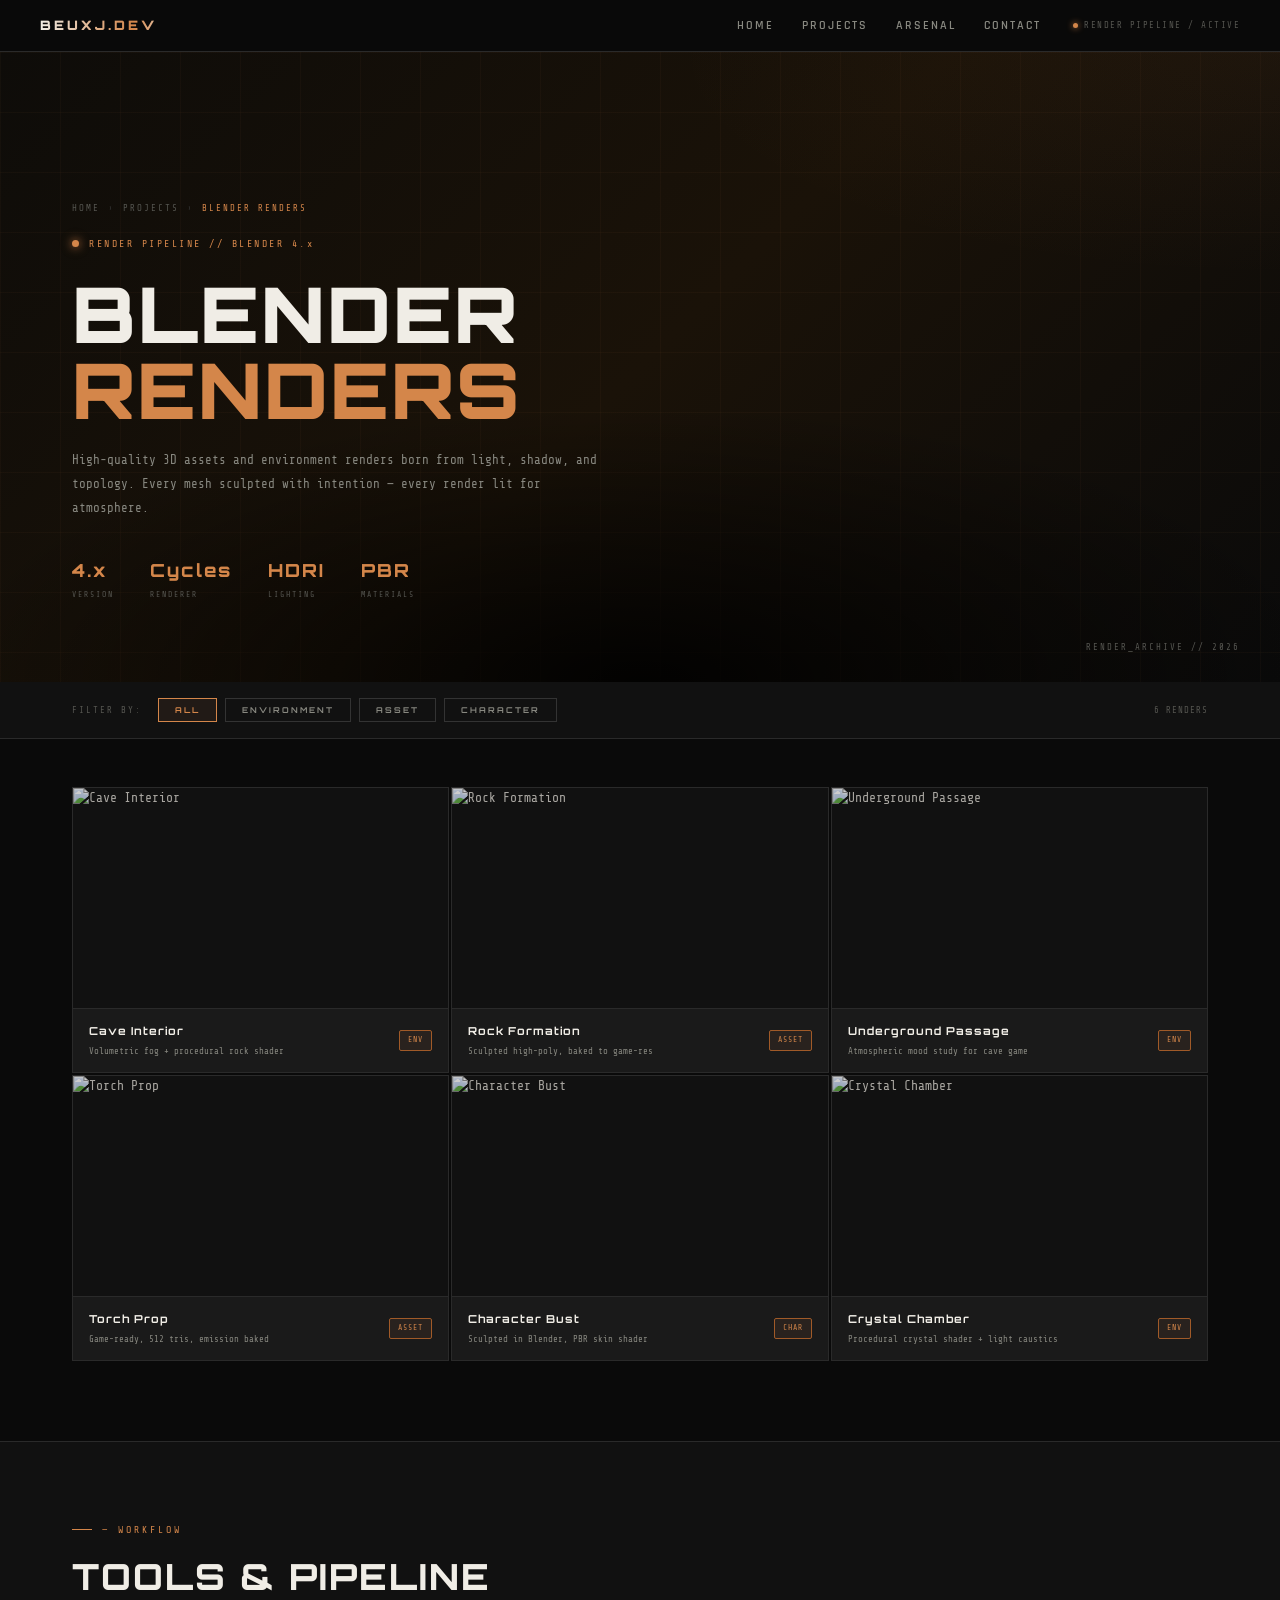
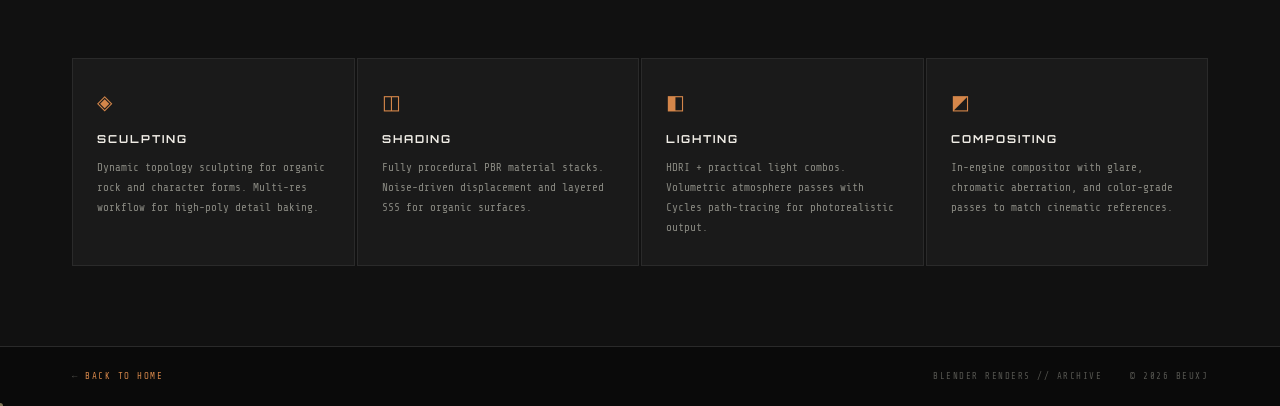
==== html/blender.html @ 8bf41770 "changed the full layout and ui , added subtle animations , added 3 new pages" ====
<!DOCTYPE html>
<html lang="en">
<head>
  <meta charset="UTF-8"/>
  <meta name="viewport" content="width=device-width, initial-scale=1.0"/>
  <title>BEUXJ — Blender Renders</title>
  <link rel="preconnect" href="https://fonts.googleapis.com">
  <link rel="preconnect" href="https://fonts.gstatic.com" crossorigin>
  <link href="https://fonts.googleapis.com/css2?family=Orbitron:wght@400;600;700;800;900&family=Share+Tech+Mono&family=Rajdhani:wght@400;500;600;700&display=swap" rel="stylesheet">
  <link rel="stylesheet" href="../css/style.css"/>
  <link rel="stylesheet" href="../css/blender.css"/>
</head>
<body class="page-blender">

  <header class="topnav">
    <div class="nav-brand">BEUXJ<span class="nav-brand-ext">.DEV</span></div>
    <nav class="nav-links">
      <a href="../index.html" class="nav-link">Home</a>
      <a href="../index.html#projects" class="nav-link active">Projects</a>
      <a href="../index.html#arsenal" class="nav-link">Arsenal</a>
      <a href="../index.html#contact" class="nav-link">Contact</a>
    </nav>
    <div class="nav-tag"><span class="blink-dot" style="background:var(--bl-accent);box-shadow:0 0 6px var(--bl-accent)"></span> RENDER PIPELINE / ACTIVE</div>
  </header>

  <main class="content">

    <section class="sub-hero bl-hero">
      <div class="sub-hero-bg">
        <div class="bl-particles" id="blParticles"></div>
        <div class="bl-grid-overlay"></div>
        <div class="bl-vignette"></div>
      </div>
      <div class="sub-hero-inner">
        <div class="sub-breadcrumb">
          <a href="../index.html">HOME</a>
          <span class="bc-sep">›</span>
          <a href="../index.html#projects">PROJECTS</a>
          <span class="bc-sep">›</span>
          <span class="bc-cur">BLENDER RENDERS</span>
        </div>
        <div class="sub-page-tag">
          <span class="sp-tag-dot bl-dot"></span>
          RENDER PIPELINE // BLENDER 4.x
        </div>
        <h1 class="sub-title bl-title">
          Blender<br/><span class="bl-accent-text">Renders</span>
        </h1>
        <p class="sub-desc">High-quality 3D assets and environment renders born from light, shadow, and topology. Every mesh sculpted with intention — every render lit for atmosphere.</p>
        <div class="sub-stats">
          <div class="stat-item"><div class="stat-val bl-val">4.x</div><div class="stat-label">VERSION</div></div>
          <div class="stat-item"><div class="stat-val bl-val">Cycles</div><div class="stat-label">RENDERER</div></div>
          <div class="stat-item"><div class="stat-val bl-val">HDRI</div><div class="stat-label">LIGHTING</div></div>
          <div class="stat-item"><div class="stat-val bl-val">PBR</div><div class="stat-label">MATERIALS</div></div>
        </div>
      </div>
      <div class="sub-corner-tag">RENDER_ARCHIVE // 2026</div>
    </section>

    <div class="filter-bar bl-filter-bar">
      <div class="filter-label">FILTER BY:</div>
      <button class="filter-btn active" data-filter="all">ALL</button>
      <button class="filter-btn" data-filter="environment">ENVIRONMENT</button>
      <button class="filter-btn" data-filter="asset">ASSET</button>
      <button class="filter-btn" data-filter="character">CHARACTER</button>
      <div class="filter-count" id="filterCount">0 RENDERS</div>
    </div>

    <section class="gallery-section">
      <div class="render-grid" id="renderGrid">
        <div class="render-card reveal" data-cat="environment">
          <div class="render-thumb">
            <img src="../assets/bl-01.jpg" alt="Cave Interior"/>
            <div class="render-overlay"><div class="render-overlay-content"><div class="ro-tag">ENVIRONMENT</div><div class="ro-title">Cave Interior</div><div class="ro-meta">Cycles · 4096px · HDRI</div></div></div>
          </div>
          <div class="render-info"><div class="ri-left"><div class="ri-title">Cave Interior</div><div class="ri-sub">Volumetric fog + procedural rock shader</div></div><div class="ri-tag bl-chip">ENV</div></div>
        </div>
        <div class="render-card reveal" data-cat="asset">
          <div class="render-thumb">
            <img src="../assets/bl-02.jpg" alt="Rock Formation"/>
            <div class="render-overlay"><div class="render-overlay-content"><div class="ro-tag">ASSET</div><div class="ro-title">Rock Formation</div><div class="ro-meta">Cycles · 2048px · Studio</div></div></div>
          </div>
          <div class="render-info"><div class="ri-left"><div class="ri-title">Rock Formation</div><div class="ri-sub">Sculpted high-poly, baked to game-res</div></div><div class="ri-tag bl-chip">ASSET</div></div>
        </div>
        <div class="render-card reveal" data-cat="environment">
          <div class="render-thumb">
            <img src="../assets/bl-03.jpg" alt="Underground Passage"/>
            <div class="render-overlay"><div class="render-overlay-content"><div class="ro-tag">ENVIRONMENT</div><div class="ro-title">Underground Passage</div><div class="ro-meta">Cycles · 4096px · Point Lights</div></div></div>
          </div>
          <div class="render-info"><div class="ri-left"><div class="ri-title">Underground Passage</div><div class="ri-sub">Atmospheric mood study for cave game</div></div><div class="ri-tag bl-chip">ENV</div></div>
        </div>
        <div class="render-card reveal" data-cat="asset">
          <div class="render-thumb">
            <img src="../assets/bl-04.jpg" alt="Torch Prop"/>
            <div class="render-overlay"><div class="render-overlay-content"><div class="ro-tag">ASSET</div><div class="ro-title">Torch Prop</div><div class="ro-meta">EEVEE · 2048px · Emission</div></div></div>
          </div>
          <div class="render-info"><div class="ri-left"><div class="ri-title">Torch Prop</div><div class="ri-sub">Game-ready, 512 tris, emission baked</div></div><div class="ri-tag bl-chip">ASSET</div></div>
        </div>
        <div class="render-card reveal" data-cat="character">
          <div class="render-thumb">
            <img src="../assets/bl-05.jpg" alt="Character Bust"/>
            <div class="render-overlay"><div class="render-overlay-content"><div class="ro-tag">CHARACTER</div><div class="ro-title">Character Bust</div><div class="ro-meta">Cycles · 4096px · 3-Point</div></div></div>
          </div>
          <div class="render-info"><div class="ri-left"><div class="ri-title">Character Bust</div><div class="ri-sub">Sculpted in Blender, PBR skin shader</div></div><div class="ri-tag bl-chip">CHAR</div></div>
        </div>
        <div class="render-card reveal" data-cat="environment">
          <div class="render-thumb">
            <img src="../assets/bl-06.jpg" alt="Crystal Chamber"/>
            <div class="render-overlay"><div class="render-overlay-content"><div class="ro-tag">ENVIRONMENT</div><div class="ro-title">Crystal Chamber</div><div class="ro-meta">Cycles · 4096px · Caustics</div></div></div>
          </div>
          <div class="render-info"><div class="ri-left"><div class="ri-title">Crystal Chamber</div><div class="ri-sub">Procedural crystal shader + light caustics</div></div><div class="ri-tag bl-chip">ENV</div></div>
        </div>
      </div>
    </section>

    <section class="section tools-section">
      <div class="section-header reveal">
        <div class="section-label" style="color:var(--bl-accent)">— WORKFLOW</div>
        <h2 class="section-title">Tools &amp; Pipeline</h2>
      </div>
      <div class="tools-grid reveal">
        <div class="tool-card bl-tool-card"><div class="tool-icon">◈</div><div class="tool-name">SCULPTING</div><p>Dynamic topology sculpting for organic rock and character forms. Multi-res workflow for high-poly detail baking.</p></div>
        <div class="tool-card bl-tool-card"><div class="tool-icon">◫</div><div class="tool-name">SHADING</div><p>Fully procedural PBR material stacks. Noise-driven displacement and layered SSS for organic surfaces.</p></div>
        <div class="tool-card bl-tool-card"><div class="tool-icon">◧</div><div class="tool-name">LIGHTING</div><p>HDRI + practical light combos. Volumetric atmosphere passes with Cycles path-tracing for photorealistic output.</p></div>
        <div class="tool-card bl-tool-card"><div class="tool-icon">◩</div><div class="tool-name">COMPOSITING</div><p>In-engine compositor with glare, chromatic aberration, and color-grade passes to match cinematic references.</p></div>
      </div>
    </section>

  </main>

  <footer class="footer">
    <div class="footer-left">← <a href="../index.html" style="color:var(--bl-accent);text-decoration:none;">BACK TO HOME</a></div>
    <div class="footer-right"><span>BLENDER RENDERS // ARCHIVE</span><span>© 2026 BEUXJ</span></div>
  </footer>

  <script src="../js/script.js"></script>
  <script src="../js/blender.js"></script>
</body>
</html>
---- css/style.css ----
/* =============================================
   BEUXJ.DEV — ARCHIVE.EXE AESTHETIC
   Fonts: Orbitron (display) · Share Tech Mono (body) · Rajdhani (UI)
   ============================================= */

@import url('https://fonts.googleapis.com/css2?family=Orbitron:wght@400;600;700;800;900&family=Share+Tech+Mono&family=Rajdhani:wght@400;500;600;700&display=swap');

*, *::before, *::after { box-sizing: border-box; margin: 0; padding: 0; }

:root {
  --bg:          #0a0a0a;
  --bg2:         #111111;
  --bg3:         #181818;
  --surface:     #1a1a1a;
  --surface2:    #222222;
  --border:      #2a2a2a;
  --border2:     #333333;
  --text:        #d4d0c8;
  --text-dim:    #888880;
  --text-xdim:   #555550;
  --accent:      #c8b882;
  --accent2:     #a09060;
  --accent-glow: rgba(200,184,130,0.18);
  --white:       #f0ede6;
  --font-mono:   'Share Tech Mono', monospace;
  --font-sans:   'Orbitron', sans-serif;
  --font-mid:    'Rajdhani', sans-serif;
  --nav-h:       52px;
}

html { scroll-behavior: smooth; }

body {
  background: var(--bg);
  color: var(--text);
  font-family: var(--font-mono);
  font-size: 13px;
  line-height: 1.6;
  min-height: 100vh;
  overflow-x: hidden;
}

/* ============ SCROLLBAR ============ */
::-webkit-scrollbar { width: 4px; }
::-webkit-scrollbar-track { background: var(--bg); }
::-webkit-scrollbar-thumb { background: var(--border2); border-radius: 2px; }
::-webkit-scrollbar-thumb:hover { background: var(--accent2); }

/* ============ KEYFRAMES ============ */
@keyframes blink       { 0%,100%{opacity:1} 50%{opacity:0.25} }
@keyframes fadeUp      { from{opacity:0;transform:translateY(28px)} to{opacity:1;transform:translateY(0)} }
@keyframes fadeIn      { from{opacity:0} to{opacity:1} }
@keyframes scanDown    { 0%{top:-10%} 100%{top:110%} }
@keyframes glitch1     { 0%,100%{clip-path:inset(0 0 95% 0)} 20%{clip-path:inset(30% 0 50% 0)} 40%{clip-path:inset(70% 0 10% 0)} 60%{clip-path:inset(10% 0 80% 0)} 80%{clip-path:inset(55% 0 30% 0)} }
@keyframes glitch2     { 0%,100%{clip-path:inset(50% 0 30% 0);transform:translate(-2px,0)} 33%{clip-path:inset(20% 0 60% 0);transform:translate(2px,0)} 66%{clip-path:inset(75% 0 5% 0);transform:translate(-1px,0)} }
@keyframes borderPulse { 0%,100%{border-color:var(--border)} 50%{border-color:var(--accent2)} }
@keyframes floatY      { 0%,100%{transform:translateY(0)} 50%{transform:translateY(-6px)} }
@keyframes shimmer     { 0%{background-position:-200% center} 100%{background-position:200% center} }

/* ============ TOP NAV ============ */
.topnav {
  position: fixed;
  left: 0; right: 0; top: 0;
  height: var(--nav-h);
  background: rgba(10,10,10,0.96);
  border-bottom: 1px solid var(--border);
  display: flex;
  align-items: center;
  padding: 0 40px;
  gap: 32px;
  z-index: 99;
  backdrop-filter: blur(12px);
  animation: fadeIn 0.5s ease both;
}
.topnav::after {
  content: '';
  position: absolute;
  bottom: 0; left: 0;
  height: 1px; width: 0;
  background: linear-gradient(90deg, var(--accent), transparent);
  transition: width 0.6s ease;
}
.topnav.scrolled::after { width: 60%; }

.nav-brand {
  font-family: var(--font-sans);
  font-weight: 900;
  font-size: 13px;
  letter-spacing: 3px;
  text-transform: uppercase;
  background: linear-gradient(90deg, var(--white) 0%, var(--accent) 40%, var(--white) 60%, var(--white) 100%);
  background-size: 200% auto;
  -webkit-background-clip: text;
  -webkit-text-fill-color: transparent;
  background-clip: text;
  animation: shimmer 3s linear 0.8s both;
}

.nav-links { display: flex; gap: 28px; margin-left: auto; }

.nav-link {
  font-family: var(--font-mid);
  font-weight: 600;
  color: var(--text-dim);
  text-decoration: none;
  font-size: 12px;
  letter-spacing: 2px;
  text-transform: uppercase;
  position: relative;
  transition: color 0.25s;
}
.nav-link::after {
  content: '';
  position: absolute;
  bottom: -4px; left: 0;
  width: 0; height: 1px;
  background: var(--accent);
  transition: width 0.3s ease;
}
.nav-link:hover { color: var(--white); }
.nav-link:hover::after,
.nav-link.active::after { width: 100%; }
.nav-link.active { color: var(--accent); }

.nav-tag {
  font-family: var(--font-mono);
  font-size: 9px; letter-spacing: 1.5px;
  color: var(--text-xdim);
  display: flex; align-items: center; gap: 6px;
}
.blink-dot {
  width: 5px; height: 5px;
  border-radius: 50%;
  background: var(--accent);
  display: inline-block;
  box-shadow: 0 0 6px var(--accent);
  animation: blink 1.5s ease-in-out infinite;
}

/* ============ MAIN CONTENT ============ */
.content { margin-left: 0; padding-top: var(--nav-h); }

/* ============ HERO ============ */
.hero {
  position: relative;
  min-height: 92vh;
  display: flex;
  align-items: center;
  overflow: hidden;
  padding: 80px 72px;
}

.hero-bg {
  position: absolute; inset: 0;
  background:
    linear-gradient(90deg, rgba(10,10,10,0.93) 0%, rgba(10,10,10,0.55) 55%, rgba(10,10,10,0.22) 100%),
    radial-gradient(ellipse 80% 60% at 70% 50%, rgba(30,25,15,0.4) 0%, transparent 60%),
    url('../assets/logo/bannersketch.png') center / cover no-repeat;
    background-color: #0c0b09;
  }
  .hero-bg::before {
    content: '';
    position: absolute; inset: 0;
    background-image:
    repeating-linear-gradient(90deg, transparent 0px, transparent 59px, rgba(200,184,130,0.04) 60px, rgba(200,184,130,0.04) 61px),
    repeating-linear-gradient(0deg,  transparent 0px, transparent 59px, rgba(200,184,130,0.03) 60px, rgba(200,184,130,0.03) 61px);
    pointer-events: none;
  }
  .hero-bg::after {
    content: '';
    position: absolute;
    right: 0; top: 0; width: 55%; height: 100%;
    background: radial-gradient(ellipse 50% 80% at 80% 50%, rgba(20,18,12,0.7) 0%, transparent 70%);
    clip-path: polygon(10% 0%, 100% 0%, 100% 100%, 10% 100%, 0% 80%, 0% 20%);
  }

  .hero-scan-lines {
    position: absolute; inset: 0;
    background: repeating-linear-gradient(0deg, transparent, transparent 3px, rgba(0,0,0,0.07) 3px, rgba(0,0,0,0.07) 4px);
    pointer-events: none;
    animation: fadeIn 1.5s ease 0.3s both;
  }
.hero-scan-lines::after {
  content: '';
  position: absolute;
  left: 0; right: 0; top: -10%;
  height: 3%;
  background: linear-gradient(0deg, transparent, rgba(200,184,130,0.035), transparent);
  animation: scanDown 8s linear infinite;
}

.hero-grid {
  position: absolute; inset: 0;
  background-image:
    linear-gradient(rgba(200,184,130,0.025) 1px, transparent 1px),
    linear-gradient(90deg, rgba(200,184,130,0.025) 1px, transparent 1px);
  background-size: 48px 48px;
  pointer-events: none;
}

.hero-vignette {
  position: absolute; inset: 0;
  background: radial-gradient(ellipse 100% 100% at 50% 100%, rgba(0,0,0,0.85) 0%, transparent 55%);
  pointer-events: none;
}

.hero-inner {
  position: relative;
  max-width: 660px;
  z-index: 2;
}

.hero-tag {
  display: flex; align-items: center; gap: 10px;
  font-family: var(--font-mono);
  font-size: 10px; letter-spacing: 2.5px;
  color: var(--accent);
  margin-bottom: 28px;
  text-transform: uppercase;
  animation: fadeUp 0.7s ease both 0.1s;
}
.tag-dot {
  width: 7px; height: 7px;
  border-radius: 50%;
  background: var(--accent);
  box-shadow: 0 0 10px var(--accent), 0 0 20px rgba(200,184,130,0.3);
  animation: blink 2s ease-in-out infinite;
}

.hero-title {
  font-family: var(--font-sans);
  font-weight: 900;
  font-size: clamp(28px, 4.5vw, 58px);
  line-height: 1.15;
  color: var(--white);
  margin-bottom: 28px;
  letter-spacing: 2px;
  text-transform: uppercase;
  animation: fadeUp 0.7s ease both 0.2s;
  position: relative;
}
.hero-title::before,
.hero-title::after {
  content: attr(data-text);
  position: absolute; inset: 0;
  pointer-events: none;
}
.hero-title::before {
  color: rgba(200,184,130,0.55);
  animation: glitch1 7s steps(1) infinite 2s;
}
.hero-title::after {
  color: rgba(180,160,100,0.35);
  animation: glitch2 9s steps(1) infinite 3.5s;
}
.hero-title-accent { color: var(--accent); display: block; }

.hero-subtitle {
  font-family: var(--font-mono);
  font-size: 12.5px;
  color: var(--text-dim);
  line-height: 1.9;
  max-width: 520px;
  margin-bottom: 40px;
  animation: fadeUp 0.7s ease both 0.35s;
}

.hero-cta {
  display: flex; gap: 16px; flex-wrap: wrap;
  animation: fadeUp 0.7s ease both 0.5s;
}

.btn-primary {
  display: inline-flex; align-items: center; gap: 8px;
  padding: 13px 30px;
  background: transparent;
  border: 1px solid var(--accent);
  color: var(--accent);
  font-family: var(--font-sans);
  font-size: 9px; font-weight: 700;
  letter-spacing: 3px; text-transform: uppercase;
  text-decoration: none;
  transition: color 0.25s, box-shadow 0.25s;
  position: relative; overflow: hidden;
}
.btn-primary::before {
  content: '';
  position: absolute; inset: 0;
  background: var(--accent);
  transform: scaleX(0); transform-origin: left;
  transition: transform 0.3s cubic-bezier(0.4,0,0.2,1);
  z-index: 0;
}
.btn-primary span { position: relative; z-index: 1; }
.btn-primary:hover { color: var(--bg); box-shadow: 0 0 24px var(--accent-glow); }
.btn-primary:hover::before { transform: scaleX(1); }

.btn-ghost {
  display: inline-flex; align-items: center;
  padding: 13px 30px;
  background: transparent;
  border: 1px solid var(--border2);
  color: var(--text-dim);
  font-family: var(--font-sans);
  font-size: 9px; font-weight: 600;
  letter-spacing: 3px; text-transform: uppercase;
  text-decoration: none;
  transition: border-color 0.25s, color 0.25s;
}
.btn-ghost:hover { border-color: var(--text-dim); color: var(--white); }

.hero-corner-tag {
  position: absolute;
  bottom: 28px; right: 40px;
  font-family: var(--font-mono);
  font-size: 9px; letter-spacing: 2px;
  color: var(--text-xdim);
  z-index: 2;
  animation: fadeIn 1s ease both 1.2s;
}

/* ============ SECTIONS ============ */
.section { padding: 88px 72px; }
.section-header { margin-bottom: 52px; }

.section-label {
  font-family: var(--font-mono);
  font-size: 10px; letter-spacing: 3px;
  color: var(--accent);
  text-transform: uppercase;
  margin-bottom: 10px;
  display: flex; align-items: center; gap: 10px;
}
.section-label::before {
  content: '';
  display: inline-block;
  width: 20px; height: 1px;
  background: var(--accent);
}

.section-title {
  font-family: var(--font-sans);
  font-weight: 800;
  font-size: clamp(20px, 3vw, 36px);
  color: var(--white);
  letter-spacing: 2px;
  text-transform: uppercase;
  margin-bottom: 12px;
  position: relative;
}
.section-title::after {
  content: '';
  position: absolute;
  bottom: -8px; left: 0;
  height: 1px; width: 0;
  background: linear-gradient(90deg, var(--accent), transparent);
  transition: width 0.8s ease 0.3s;
}
.reveal.visible .section-title::after { width: 120px; }

.section-meta {
  display: flex; justify-content: space-between;
  font-family: var(--font-mono);
  font-size: 9px; letter-spacing: 1px;
  color: var(--text-xdim);
  margin-top: 10px;
}

.section-divider {
  width: 240px; height: 1px;
  background: linear-gradient(90deg, var(--accent2), transparent);
  margin-top: 72px;
}

/* ============ PROJECTS ============ */
.projects-section { background: var(--bg); }

.projects-grid {
  display: grid;
  grid-template-columns: repeat(3, 1fr);
  gap: 2px;
}

.project-card {
  background: var(--surface);
  border: 1px solid var(--border);
  position: relative; overflow: hidden;
  transition: border-color 0.35s, box-shadow 0.35s, transform 0.35s;
}
.project-card::before {
  content: 'PROJECT ' attr(data-index);
  position: absolute; top: 12px; left: 12px;
  font-family: var(--font-mono);
  font-size: 8px; letter-spacing: 2px;
  color: var(--text-xdim); z-index: 3;
}
.project-card::after {
  content: '';
  position: absolute; top: 0; left: 0;
  width: 0; height: 2px;
  background: var(--accent);
  transition: width 0.4s ease; z-index: 3;
}
.project-card:hover {
  border-color: var(--accent2);
  box-shadow: 0 0 32px rgba(200,184,130,0.08), 0 8px 40px rgba(0,0,0,0.4);
  transform: translateY(-4px);
}
.project-card:hover::after { width: 100%; }

.card-media {
  position: relative; height: 210px;
  overflow: hidden; background: var(--bg2);
}
.card-media img {
  width: 100%; height: 100%;
  object-fit: cover; display: block;
  filter: brightness(0.82) saturate(0.8);
  transition: filter 0.5s ease, transform 0.6s cubic-bezier(0.4,0,0.2,1);
}
.project-card:hover .card-media img {
  filter: brightness(0.95) saturate(1);
  transform: scale(1.06);
}

.card-media-placeholder {
  width: 100%; height: 100%;
  background: repeating-linear-gradient(45deg, var(--bg2) 0px, var(--bg2) 10px, var(--bg3) 10px, var(--bg3) 20px);
  display: flex; align-items: flex-end; padding: 12px;
}
.media-tag { font-family: var(--font-mono); font-size: 9px; letter-spacing: 2px; color: var(--text-xdim); z-index: 2; }
.media-noise { position: absolute; inset: 0; background: rgba(10,10,10,0.4); }
.card-overlay-tags { position: absolute; top: 12px; right: 12px; z-index: 3; }

.chip {
  display: inline-block; padding: 3px 8px;
  font-family: var(--font-mono); font-size: 8px; letter-spacing: 1px;
  border: 1px solid; border-radius: 2px;
}
.chip-green  { background: rgba(74,124,90,0.15);  border-color: #4a7c5a; color: #6aac7a; }
.chip-orange { background: rgba(138,90,42,0.15);  border-color: #8a5a2a; color: #ca8a4a; }
.chip-blue   { background: rgba(58,90,122,0.15);  border-color: #3a5a7a; color: #5a8aaa; }
.chip-outline{ background: transparent; border-color: var(--border2); color: var(--text-dim); }

.card-body { padding: 22px; }
.card-meta-row { display: flex; gap: 8px; margin-bottom: 4px; font-size: 9px; }
.card-type { font-family: var(--font-mono); color: var(--text-xdim); letter-spacing: 1px; min-width: 52px; }
.card-val  { font-family: var(--font-mono); color: var(--text-dim); }

.card-title {
  font-family: var(--font-sans);
  font-weight: 700; font-size: 13px;
  color: var(--white);
  margin: 14px 0 8px;
  letter-spacing: 2px; text-transform: uppercase;
}
.card-desc {
  font-family: var(--font-mono);
  font-size: 11px; color: var(--text-dim);
  line-height: 1.8; margin-bottom: 18px;
}
.card-btn {
  display: inline-block; padding: 7px 16px;
  border: 1px solid var(--border2);
  color: var(--text-dim);
  font-family: var(--font-sans); font-size: 8px; font-weight: 600;
  letter-spacing: 2px; text-transform: uppercase; text-decoration: none;
  transition: border-color 0.25s, color 0.25s, box-shadow 0.25s;
}
.card-btn:hover { border-color: var(--accent); color: var(--accent); box-shadow: 0 0 12px rgba(200,184,130,0.1); }

/* ============ DIAGNOSTIC ============ */
.diagnostic-section {
  background: var(--bg2);
  border-top: 1px solid var(--border);
  border-bottom: 1px solid var(--border);
}
.diag-layout { display: grid; grid-template-columns: 1fr 1fr; gap: 72px; align-items: start; margin-bottom: 72px; }
.diag-desc { font-family: var(--font-mono); font-size: 12px; color: var(--text-dim); line-height: 1.9; margin-bottom: 36px; }
.diag-desc strong { color: var(--accent); }

.skill-bars { display: flex; flex-direction: column; gap: 18px; }
.skill-bar-item { display: flex; flex-direction: column; gap: 7px; }
.skill-bar-label {
  display: flex; justify-content: space-between;
  font-family: var(--font-mid); font-weight: 600;
  font-size: 10px; letter-spacing: 2px;
  color: var(--text-dim); text-transform: uppercase;
}
.skill-bar-pct { color: var(--accent); font-family: var(--font-mono); }
.skill-bar-track { height: 2px; background: var(--border); position: relative; overflow: hidden; }
.skill-bar-track::after {
  content: '';
  position: absolute; inset: 0;
  background: linear-gradient(90deg, transparent 0%, rgba(255,255,255,0.07) 50%, transparent 100%);
  background-size: 200% 100%;
  animation: shimmer 2.5s linear infinite;
}
.skill-bar-fill {
  position: absolute; left: 0; top: 0;
  height: 100%; width: 0;
  background: linear-gradient(90deg, var(--accent2), var(--accent));
  transition: width 1.6s cubic-bezier(0.4,0,0.2,1);
  box-shadow: 0 0 8px rgba(200,184,130,0.4);
}
.skill-bar-fill.animated { width: var(--w); }

.diag-card {
  border: 1px solid var(--border);
  background: var(--surface);
  padding: 32px; position: relative; overflow: hidden;
  animation: borderPulse 4s ease-in-out infinite;
  transition: box-shadow 0.3s;
}
.diag-card:hover { box-shadow: 0 0 40px rgba(200,184,130,0.06); animation-play-state: paused; border-color: var(--accent2); }
.diag-card::before {
  content: '';
  position: absolute; inset: 0;
  background: repeating-linear-gradient(90deg, transparent 0px, transparent 29px, rgba(40,35,20,0.08) 30px, rgba(40,35,20,0.08) 31px);
  pointer-events: none;
}
.diag-card-tag { font-family: var(--font-mid); font-weight: 600; font-size: 9px; letter-spacing: 2.5px; color: var(--text-xdim); text-align: right; margin-bottom: 36px; position: relative; text-transform: uppercase; }
.diag-card-center { text-align: center; margin-bottom: 36px; position: relative; }
.diag-card-sub { font-family: var(--font-mono); font-size: 9px; letter-spacing: 4px; color: var(--text-xdim); margin-bottom: 12px; }
.diag-big-text {
  font-family: var(--font-sans);
  font-weight: 900; font-size: 50px;
  color: var(--white);
  letter-spacing: 3px; line-height: 1;
  text-shadow: 0 0 40px rgba(200,184,130,0.15);
  animation: floatY 5s ease-in-out infinite;
}
.diag-dot { color: var(--accent); }
.diag-card-footer { display: flex; gap: 8px; flex-wrap: wrap; position: relative; }

/* Skill cards */
.skill-cards-grid { display: grid; grid-template-columns: repeat(3, 1fr); gap: 2px; }
.skill-card {
  background: var(--surface); border: 1px solid var(--border);
  overflow: hidden;
  transition: border-color 0.3s, transform 0.3s, box-shadow 0.3s;
}
.skill-card:hover { border-color: var(--accent2); transform: translateY(-2px); box-shadow: 0 8px 32px rgba(0,0,0,0.35), 0 0 20px rgba(200,184,130,0.05); }

.skill-card-header { display: flex; justify-content: space-between; align-items: center; padding: 12px 18px; border-bottom: 1px solid var(--border); }
.skill-card-label { font-family: var(--font-mono); font-size: 8px; letter-spacing: 1px; color: var(--text-xdim); }
.skill-card-num { width: 22px; height: 22px; border: 1px solid var(--border2); display: flex; align-items: center; justify-content: center; font-family: var(--font-mono); font-size: 10px; color: var(--text-dim); transition: border-color 0.3s, color 0.3s; }
.skill-card:hover .skill-card-num { border-color: var(--accent); color: var(--accent); }

.skill-card-name { font-family: var(--font-sans); font-weight: 700; font-size: 12px; color: var(--white); padding: 16px 18px 8px; letter-spacing: 2px; text-transform: uppercase; }

.skill-card-media {
  margin: 0 18px 16px;
  height: 120px; background: var(--bg2);
  border: 1px solid var(--border);
  display: flex; align-items: center; justify-content: center;
  position: relative; overflow: hidden;
}
.skill-card-media img { width: 100%; height: 100%; object-fit: cover; display: block; filter: brightness(0.78) grayscale(0.25); transition: filter 0.4s ease, transform 0.5s ease; }
.skill-card:hover .skill-card-media img { filter: brightness(0.95) grayscale(0); transform: scale(1.06); }
.skill-card-media::before { content: ''; position: absolute; inset: 0; background: repeating-linear-gradient(45deg, var(--bg) 0px, var(--bg) 15px, var(--bg2) 15px, var(--bg2) 30px); opacity: 0.5; transition: opacity 0.4s; }
.skill-card:hover .skill-card-media::before { opacity: 0.15; }
.skill-media-placeholder { position: relative; font-family: var(--font-sans); font-weight: 800; font-size: 24px; color: var(--text-xdim); letter-spacing: 5px; }

.skill-card-body { padding: 12px 18px 22px; border-top: 1px solid var(--border); margin: 0 18px; }
.skill-card-role { font-family: var(--font-mid); font-weight: 700; font-size: 8px; letter-spacing: 2.5px; color: var(--accent); margin-bottom: 8px; text-transform: uppercase; }
.skill-card-body p { font-family: var(--font-mono); font-size: 11px; color: var(--text-dim); line-height: 1.75; }

/* ============ PIPELINE ============ */
.pipeline-section { background: var(--bg); }
.pipeline-steps { display: flex; flex-direction: column; }

.pipeline-step {
  display: grid; grid-template-columns: 1fr 1fr;
  min-height: 290px; border-top: 1px solid var(--border);
  transition: background 0.4s;
}
.pipeline-step:last-child { border-bottom: 1px solid var(--border); }
.pipeline-step:hover { background: rgba(200,184,130,0.015); }

.pipeline-step-reverse { direction: rtl; }
.pipeline-step-reverse > * { direction: ltr; }

.pipeline-text { padding: 52px 52px 52px 0; display: flex; flex-direction: column; justify-content: center; position: relative; }
.pipeline-step-reverse .pipeline-text { padding: 52px 0 52px 52px; }

.pipeline-num {
  font-family: var(--font-sans);
  font-weight: 800; font-size: 20px;
  color: var(--white); margin-bottom: 18px;
  letter-spacing: 2px; text-transform: uppercase; position: relative;
}
.pipeline-num::after {
  content: '';
  position: absolute; bottom: -6px; left: 0;
  height: 1px; width: 0; background: var(--accent);
  transition: width 0.4s ease;
}
.pipeline-step:hover .pipeline-num::after { width: 60px; }

.pipeline-text p { font-family: var(--font-mono); font-size: 12px; color: var(--text-dim); line-height: 1.9; max-width: 380px; }

.pipeline-icon {
  position: absolute; top: 52px; right: 0;
  width: 38px; height: 38px; border: 1px solid var(--border);
  display: flex; align-items: center; justify-content: center;
  color: var(--accent); font-size: 15px;
  transition: border-color 0.3s, box-shadow 0.3s;
}
.pipeline-step:hover .pipeline-icon { border-color: var(--accent); box-shadow: 0 0 12px rgba(200,184,130,0.15); }
.pipeline-step-reverse .pipeline-icon { left: 0; right: auto; }

.pipeline-media { border-left: 1px solid var(--border); overflow: hidden; }
.pipeline-step-reverse .pipeline-media { border-left: none; border-right: 1px solid var(--border); }

.pipeline-placeholder {
  width: 100%; height: 100%;
  background: repeating-linear-gradient(135deg, var(--bg2) 0px, var(--bg2) 20px, var(--bg3) 20px, var(--bg3) 40px);
  display: flex; align-items: center; justify-content: center;
  position: relative; overflow: hidden;
}
.pipeline-placeholder img {
  position: absolute; inset: 0; width: 100%; height: 100%;
  object-fit: cover; display: block;
  filter: brightness(0.72) grayscale(0.2);
  transition: filter 0.5s ease, transform 0.6s cubic-bezier(0.4,0,0.2,1);
}
.pipeline-step:hover .pipeline-placeholder img { filter: brightness(0.9) grayscale(0); transform: scale(1.04); }
.pp-noise { position: absolute; inset: 0; background: rgba(0,0,0,0.3); }
.pipeline-placeholder > span { position: relative; font-family: var(--font-mono); font-size: 10px; letter-spacing: 5px; color: var(--text-xdim); }

/* ============ CONTACT ============ */
.contact-section { background: var(--bg2); border-top: 1px solid var(--border); }
.contact-layout { display: grid; grid-template-columns: 1fr 1.5fr; gap: 72px; }

.contact-card { background: var(--surface); border: 1px solid var(--border); padding: 30px; margin-bottom: 16px; transition: border-color 0.3s; }
.contact-card:hover { border-color: var(--border2); }
.contact-desc { font-family: var(--font-mono); font-size: 13px; color: var(--text-dim); line-height: 1.9; margin-bottom: 22px; }
.contact-email {
  display: inline-block; padding: 11px 22px;
  border: 1px solid var(--border2); color: var(--accent);
  text-decoration: none; font-family: var(--font-mono); font-size: 11px; letter-spacing: 1px;
  transition: border-color 0.25s, background 0.25s, box-shadow 0.25s;
}
.contact-email:hover { border-color: var(--accent); background: rgba(200,184,130,0.05); box-shadow: 0 0 20px rgba(200,184,130,0.08); }

.contact-elsewhere { background: var(--surface); border: 1px solid var(--border); padding: 26px 30px; }
.elsewhere-label { font-family: var(--font-mid); font-weight: 700; font-size: 9px; letter-spacing: 3px; color: var(--text-xdim); text-align: center; margin-bottom: 18px; text-transform: uppercase; }
.social-links { display: flex; flex-wrap: wrap; gap: 8px; justify-content: center; }
.social-chip {
  padding: 7px 16px; border: 1px solid var(--border2); color: var(--text-dim);
  text-decoration: none; font-family: var(--font-mid); font-weight: 600;
  font-size: 10px; letter-spacing: 1.5px; text-transform: uppercase; border-radius: 2px;
  transition: border-color 0.25s, color 0.25s, box-shadow 0.25s, transform 0.2s;
}
.social-chip:hover { border-color: var(--accent); color: var(--accent); box-shadow: 0 0 10px rgba(200,184,130,0.1); transform: translateY(-1px); }

/* Mission log */
.mission-log { display: flex; flex-direction: column; gap: 36px; }
.mission-item { display: flex; gap: 22px; position: relative; }
.mission-item::before { content: ''; position: absolute; left: 5px; top: 20px; width: 1px; bottom: -36px; background: var(--border); }
.mission-item:last-child::before { display: none; }
.mission-dot {
  width: 12px; height: 12px; border: 1px solid var(--accent); border-radius: 50%;
  flex-shrink: 0; margin-top: 5px; background: var(--bg2); position: relative; z-index: 1;
  box-shadow: 0 0 0 0 rgba(200,184,130,0); transition: box-shadow 0.3s;
}
.mission-item:hover .mission-dot { box-shadow: 0 0 0 4px rgba(200,184,130,0.1), 0 0 12px rgba(200,184,130,0.2); }
.mission-body { flex: 1; }
.mission-header { display: flex; justify-content: space-between; align-items: flex-start; margin-bottom: 4px; flex-wrap: wrap; gap: 8px; }
.mission-role { font-family: var(--font-sans); font-weight: 700; font-size: 13px; color: var(--white); letter-spacing: 1.5px; text-transform: uppercase; }
.mission-date { font-family: var(--font-mono); font-size: 9px; letter-spacing: 1px; color: var(--accent); }
.mission-company { font-family: var(--font-mono); font-size: 9px; letter-spacing: 1px; color: var(--text-xdim); margin-bottom: 10px; }
.mission-desc { font-family: var(--font-mono); font-size: 11px; color: var(--text-dim); line-height: 1.9; }

/* ============ FOOTER ============ */
.footer {
  margin-left: 0; padding: 22px 72px;
  border-top: 1px solid var(--border);
  display: flex; justify-content: space-between; align-items: center;
  background: var(--bg);
  font-family: var(--font-mono); font-size: 9px; letter-spacing: 1.5px; color: var(--text-xdim);
}
.footer-right { display: flex; gap: 28px; }

/* ============ SCROLL REVEAL ============ */
.reveal { opacity: 0; transform: translateY(22px); transition: opacity 0.65s ease, transform 0.65s ease; }
.reveal.visible { opacity: 1; transform: translateY(0); }

.projects-grid .project-card:nth-child(1) { transition-delay: 0s; }
.projects-grid .project-card:nth-child(2) { transition-delay: 0.1s; }
.projects-grid .project-card:nth-child(3) { transition-delay: 0.2s; }
.skill-cards-grid .skill-card:nth-child(1) { transition-delay: 0s; }
.skill-cards-grid .skill-card:nth-child(2) { transition-delay: 0.12s; }
.skill-cards-grid .skill-card:nth-child(3) { transition-delay: 0.24s; }

/* ============ RESPONSIVE ============ */
@media (max-width: 900px) {
  .projects-grid, .skill-cards-grid { grid-template-columns: 1fr; }
  .diag-layout    { grid-template-columns: 1fr; }
  .pipeline-step  { grid-template-columns: 1fr; }
  .pipeline-step-reverse { direction: ltr; }
  .pipeline-media { border-left: none; border-top: 1px solid var(--border); min-height: 200px; }
  .contact-layout { grid-template-columns: 1fr; }
  .hero    { padding: 60px 28px; }
  .section { padding: 60px 28px; }
  .footer  { padding: 20px 28px; flex-direction: column; gap: 10px; }
  .footer-right { flex-direction: column; gap: 4px; text-align: center; }
  .topnav  { padding: 0 20px; gap: 16px; }
  .nav-tag { display: none; }
  .hero-title { font-size: clamp(22px, 7vw, 38px); }
}

/* ============ CONTACT SOLO (index page) ============ */
.contact-solo {
  max-width: 600px;
}

.reveal {
  opacity: 1 !important;
  transform: none !important;
}
---- css/blender.css ----
/* =============================================
   BLENDER RENDERS PAGE
   Subtheme: Warm Amber / Molten Clay / Sculptural
   ============================================= */

:root {
  --bl-accent:   #d4864a;
  --bl-accent2:  #a05a28;
  --bl-glow:     rgba(212,134,74,0.18);
  --bl-surface:  #141210;
  --bl-border:   #2e2318;
}

body.page-blender { --accent: var(--bl-accent); --accent2: var(--bl-accent2); --accent-glow: var(--bl-glow); }

/* NAV accent override */
body.page-blender .nav-link.active { color: var(--bl-accent); }
body.page-blender .nav-link::after { background: var(--bl-accent); }
body.page-blender .nav-link:hover  { color: var(--white); }

/* ── SUB HERO ── */
.sub-hero {
  position: relative;
  min-height: 70vh;
  display: flex;
  align-items: flex-end;
  padding: 72px 72px 80px;
  overflow: hidden;
}

.sub-hero-bg {
  position: absolute; inset: 0;
  background: linear-gradient(135deg, #0e0c09 0%, #1a1208 50%, #0a0a0a 100%);
}

/* Blender-specific: floating mesh particles */
.bl-particles {
  position: absolute; inset: 0;
  overflow: hidden;
}

.bl-grid-overlay {
  position: absolute; inset: 0;
  background-image:
    linear-gradient(rgba(212,134,74,0.04) 1px, transparent 1px),
    linear-gradient(90deg, rgba(212,134,74,0.04) 1px, transparent 1px);
  background-size: 60px 60px;
}

.bl-vignette {
  position: absolute; inset: 0;
  background:
    radial-gradient(ellipse 80% 60% at 100% 0%, rgba(212,134,74,0.05) 0%, transparent 60%),
    radial-gradient(ellipse 100% 80% at 50% 100%, rgba(0,0,0,0.9) 0%, transparent 55%);
}

.sub-hero-inner {
  position: relative; z-index: 2;
  max-width: 700px;
}

/* Breadcrumb */
.sub-breadcrumb {
  display: flex; align-items: center; gap: 8px;
  font-family: var(--font-mono);
  font-size: 9px; letter-spacing: 2px;
  color: var(--text-xdim);
  margin-bottom: 20px;
  animation: fadeUp 0.5s ease both 0.05s;
}
.sub-breadcrumb a { color: var(--text-xdim); text-decoration: none; transition: color 0.2s; }
.sub-breadcrumb a:hover { color: var(--bl-accent); }
.bc-sep { color: var(--border2); }
.bc-cur { color: var(--bl-accent); }

.sub-page-tag {
  display: flex; align-items: center; gap: 10px;
  font-family: var(--font-mono);
  font-size: 10px; letter-spacing: 2.5px;
  color: var(--bl-accent);
  margin-bottom: 24px;
  animation: fadeUp 0.6s ease both 0.1s;
}
.sp-tag-dot { width: 7px; height: 7px; border-radius: 50%; }
.bl-dot { background: var(--bl-accent); box-shadow: 0 0 10px var(--bl-accent), 0 0 20px var(--bl-glow); animation: blink 2s ease-in-out infinite; }

.sub-title {
  font-family: var(--font-sans);
  font-weight: 900;
  font-size: clamp(36px, 6vw, 80px);
  line-height: 1.0;
  color: var(--white);
  letter-spacing: 2px;
  text-transform: uppercase;
  margin-bottom: 20px;
  animation: fadeUp 0.6s ease both 0.2s;
}
.bl-accent-text { color: var(--bl-accent); display: block; }

.sub-desc {
  font-family: var(--font-mono);
  font-size: 12.5px; color: var(--text-dim);
  line-height: 1.9; max-width: 540px;
  margin-bottom: 36px;
  animation: fadeUp 0.6s ease both 0.3s;
}

/* Stats row */
.sub-stats {
  display: flex; gap: 36px; flex-wrap: wrap;
  animation: fadeUp 0.6s ease both 0.4s;
}
.stat-item { display: flex; flex-direction: column; gap: 4px; }
.stat-val {
  font-family: var(--font-sans);
  font-weight: 800; font-size: 18px;
  letter-spacing: 2px;
}
.bl-val { color: var(--bl-accent); }
.stat-label { font-family: var(--font-mono); font-size: 8px; letter-spacing: 2px; color: var(--text-xdim); }

.sub-corner-tag {
  position: absolute; bottom: 28px; right: 40px;
  font-family: var(--font-mono); font-size: 9px; letter-spacing: 2px;
  color: var(--text-xdim); z-index: 2;
}

/* ── FILTER BAR ── */
.filter-bar {
  display: flex; align-items: center; gap: 8px;
  padding: 16px 72px;
  border-bottom: 1px solid var(--border);
  background: var(--bg2);
  flex-wrap: wrap;
}
.filter-label { font-family: var(--font-mono); font-size: 9px; letter-spacing: 2px; color: var(--text-xdim); margin-right: 8px; }
.filter-btn {
  padding: 6px 16px;
  background: transparent;
  border: 1px solid var(--border2);
  color: var(--text-dim);
  font-family: var(--font-sans); font-size: 8px; font-weight: 700;
  letter-spacing: 2px; text-transform: uppercase;
  cursor: pointer;
  transition: all 0.2s;
}
.filter-btn:hover { border-color: var(--bl-accent); color: var(--bl-accent); }
.filter-btn.active { border-color: var(--bl-accent); color: var(--bl-accent); background: rgba(212,134,74,0.08); }
.filter-count { font-family: var(--font-mono); font-size: 9px; letter-spacing: 1px; color: var(--text-xdim); margin-left: auto; }

/* ── RENDER GRID ── */
.gallery-section { padding: 48px 72px 80px; background: var(--bg); }

.render-grid {
  display: grid;
  grid-template-columns: repeat(3, 1fr);
  gap: 2px;
}

.render-card {
  background: var(--surface);
  border: 1px solid var(--border);
  overflow: hidden;
  transition: border-color 0.3s, transform 0.3s, box-shadow 0.3s;
}
.render-card:hover {
  border-color: var(--bl-accent2);
  transform: translateY(-3px);
  box-shadow: 0 8px 32px rgba(0,0,0,0.4), 0 0 24px rgba(212,134,74,0.07);
}
.render-card.hidden { display: none; }

.render-thumb {
  position: relative;
  height: 220px;
  overflow: hidden;
  background: var(--bg2);
}
.render-thumb img {
  width: 100%; height: 100%; object-fit: cover;
  filter: brightness(0.8) saturate(0.85);
  transition: filter 0.5s ease, transform 0.6s cubic-bezier(0.4,0,0.2,1);
}
.render-card:hover .render-thumb img { filter: brightness(1) saturate(1); transform: scale(1.05); }

/* hover overlay */
.render-overlay {
  position: absolute; inset: 0;
  background: linear-gradient(0deg, rgba(14,12,9,0.9) 0%, rgba(14,12,9,0.2) 60%, transparent 100%);
  display: flex; align-items: flex-end;
  padding: 16px;
  opacity: 0;
  transition: opacity 0.35s ease;
}
.render-card:hover .render-overlay { opacity: 1; }
.render-overlay-content { color: var(--white); }
.ro-tag { font-family: var(--font-mono); font-size: 8px; letter-spacing: 2px; color: var(--bl-accent); margin-bottom: 4px; }
.ro-title { font-family: var(--font-sans); font-weight: 700; font-size: 14px; letter-spacing: 1px; margin-bottom: 4px; }
.ro-meta { font-family: var(--font-mono); font-size: 9px; color: var(--text-dim); letter-spacing: 1px; }

/* placeholder when no image */
.render-thumb:not(:has(img)) {
  background: repeating-linear-gradient(45deg, var(--bg2) 0px, var(--bg2) 10px, var(--bl-surface) 10px, var(--bl-surface) 20px);
}

.render-info {
  display: flex; align-items: center; justify-content: space-between;
  padding: 14px 16px;
  border-top: 1px solid var(--border);
}
.ri-title { font-family: var(--font-sans); font-size: 11px; font-weight: 700; color: var(--white); letter-spacing: 1px; margin-bottom: 3px; }
.ri-sub { font-family: var(--font-mono); font-size: 9px; color: var(--text-dim); }
.ri-tag { font-family: var(--font-mono); font-size: 8px; letter-spacing: 1px; padding: 3px 8px; border: 1px solid; border-radius: 2px; }
.bl-chip { color: var(--bl-accent); border-color: var(--bl-accent2); background: rgba(212,134,74,0.08); }

/* ── TOOLS GRID ── */
.tools-section { background: var(--bg2); border-top: 1px solid var(--border); padding: 80px 72px; }
.tools-grid { display: grid; grid-template-columns: repeat(4, 1fr); gap: 2px; }
.tool-card {
  background: var(--surface); border: 1px solid var(--border);
  padding: 28px 24px;
  transition: border-color 0.3s, transform 0.3s;
}
.bl-tool-card:hover { border-color: var(--bl-accent2); transform: translateY(-2px); }
.tool-icon { font-size: 20px; color: var(--bl-accent); margin-bottom: 12px; }
.tool-name { font-family: var(--font-sans); font-weight: 700; font-size: 11px; letter-spacing: 2px; color: var(--white); margin-bottom: 10px; }
.tool-card p { font-family: var(--font-mono); font-size: 11px; color: var(--text-dim); line-height: 1.8; }

/* Particle dots */
.bl-particle {
  position: absolute;
  border-radius: 50%;
  background: var(--bl-accent);
  opacity: 0;
  animation: particleFloat linear infinite;
}
@keyframes particleFloat {
  0%   { opacity: 0; transform: translateY(0) scale(0); }
  10%  { opacity: 0.4; transform: translateY(-20px) scale(1); }
  90%  { opacity: 0.15; }
  100% { opacity: 0; transform: translateY(-300px) scale(0.3); }
}

@media (max-width: 900px) {
  .sub-hero { padding: 60px 28px 60px; min-height: 60vh; }
  .render-grid { grid-template-columns: 1fr; }
  .tools-grid { grid-template-columns: 1fr 1fr; }
  .filter-bar { padding: 16px 28px; }
  .gallery-section { padding: 40px 28px 60px; }
  .tools-section { padding: 60px 28px; }
  .sub-stats { gap: 20px; }
}
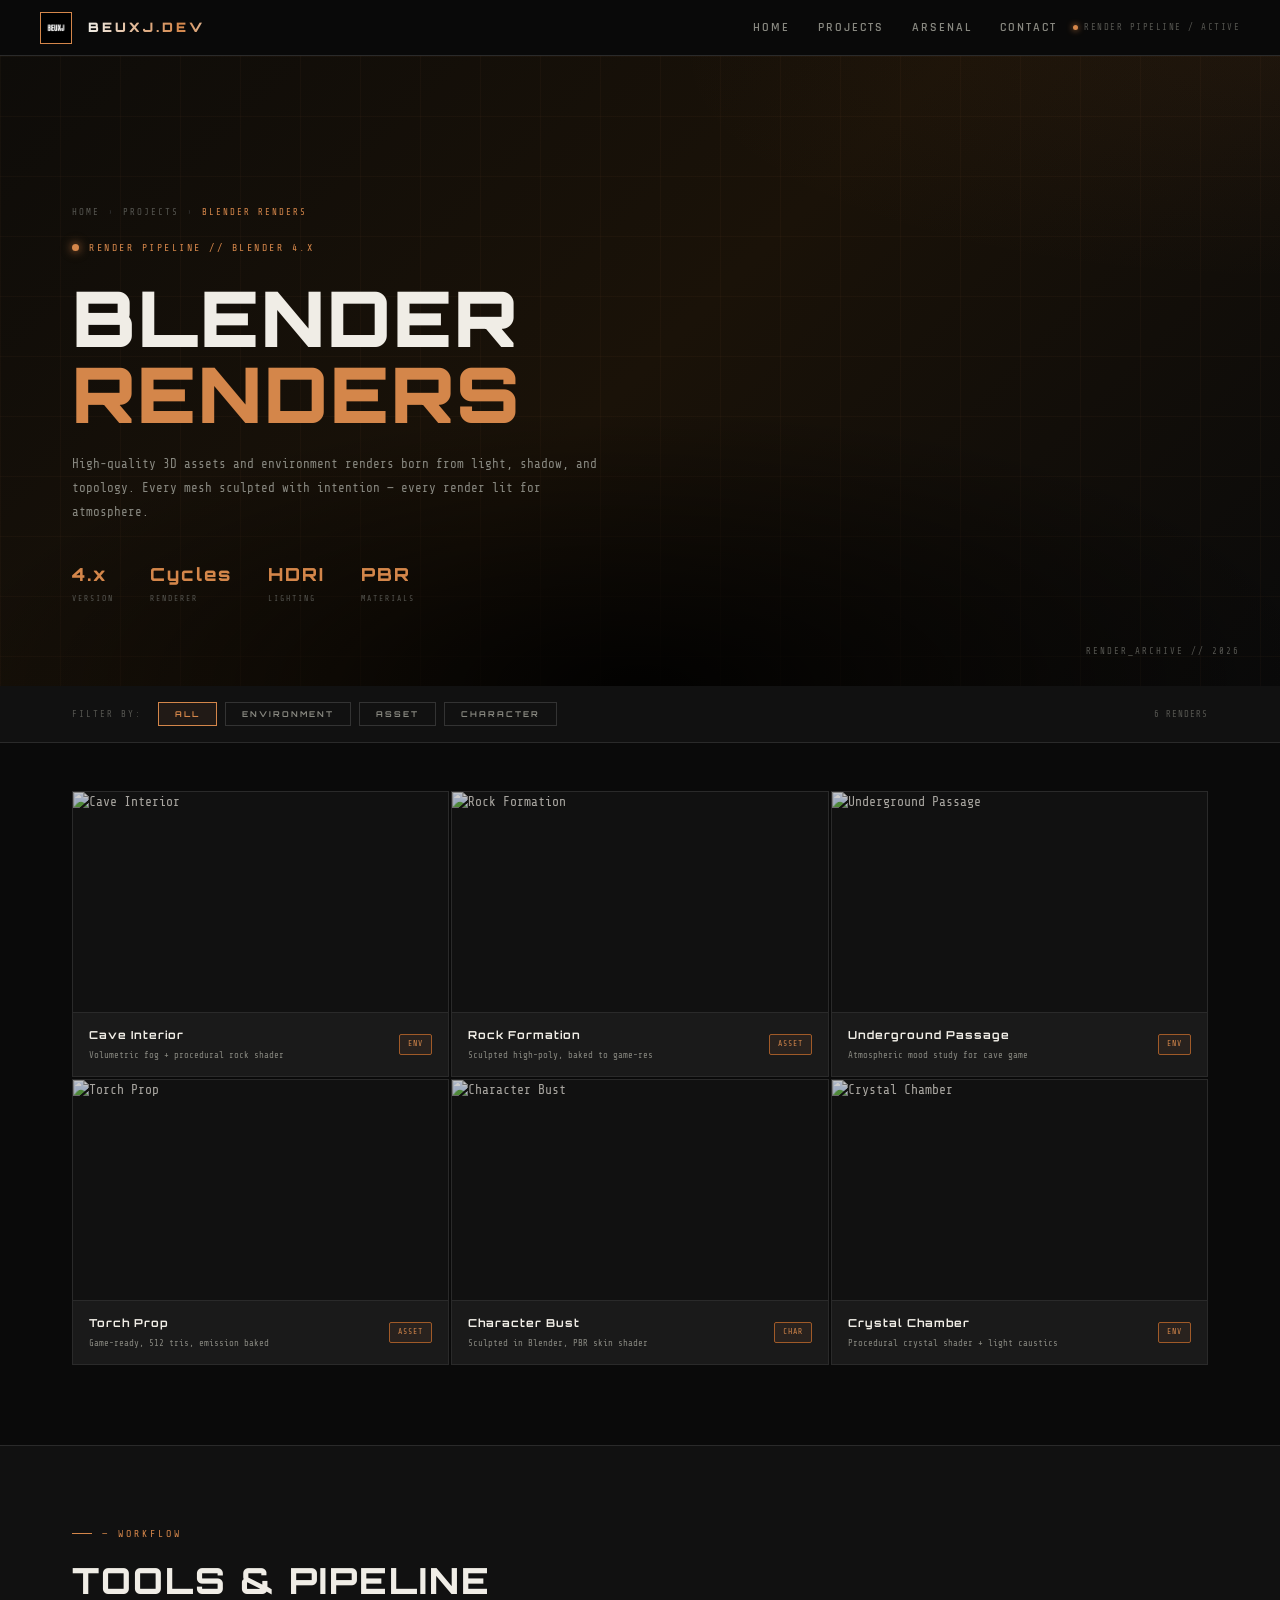
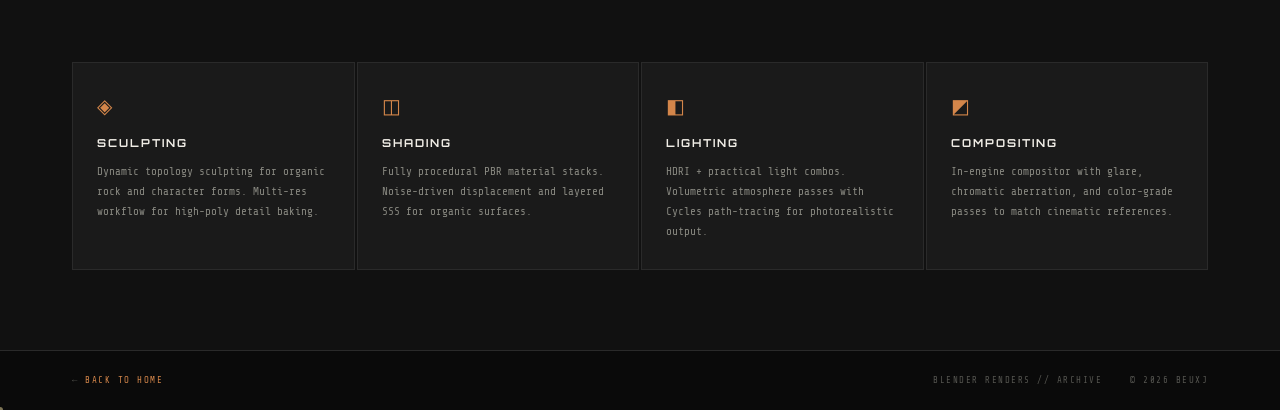
==== commit 5e2c0063: "fixed layout of games and godot pages and added logo also changed the hero image" ====
--- a/html/blender.html
+++ b/html/blender.html
@@ -13,6 +13,10 @@
 <body class="page-blender">
 
   <header class="topnav">
+    <div class="nav-logo">
+      <img src="../assets/logo/BEUXJ.png" alt="BEUXJ Logo" onerror="this.style.display='none';this.nextElementSibling.style.display='flex'"/>
+      <span class="nav-logo-fallback" style="display:none">BX</span>
+    </div>
     <div class="nav-brand">BEUXJ<span class="nav-brand-ext">.DEV</span></div>
     <nav class="nav-links">
       <a href="../index.html" class="nav-link">Home</a>
--- a/css/style.css
+++ b/css/style.css
@@ -25,114 +25,97 @@
   --font-mono:   'Share Tech Mono', monospace;
   --font-sans:   'Orbitron', sans-serif;
   --font-mid:    'Rajdhani', sans-serif;
-  --nav-h:       52px;
+  --nav-h:       56px;
 }
 
 html { scroll-behavior: smooth; }
-
 body {
-  background: var(--bg);
-  color: var(--text);
-  font-family: var(--font-mono);
-  font-size: 13px;
-  line-height: 1.6;
-  min-height: 100vh;
-  overflow-x: hidden;
-}
-
-/* ============ SCROLLBAR ============ */
+  background: var(--bg); color: var(--text);
+  font-family: var(--font-mono); font-size: 13px;
+  line-height: 1.6; min-height: 100vh; overflow-x: hidden;
+}
+
 ::-webkit-scrollbar { width: 4px; }
 ::-webkit-scrollbar-track { background: var(--bg); }
 ::-webkit-scrollbar-thumb { background: var(--border2); border-radius: 2px; }
 ::-webkit-scrollbar-thumb:hover { background: var(--accent2); }
 
 /* ============ KEYFRAMES ============ */
-@keyframes blink       { 0%,100%{opacity:1} 50%{opacity:0.25} }
-@keyframes fadeUp      { from{opacity:0;transform:translateY(28px)} to{opacity:1;transform:translateY(0)} }
-@keyframes fadeIn      { from{opacity:0} to{opacity:1} }
-@keyframes scanDown    { 0%{top:-10%} 100%{top:110%} }
-@keyframes glitch1     { 0%,100%{clip-path:inset(0 0 95% 0)} 20%{clip-path:inset(30% 0 50% 0)} 40%{clip-path:inset(70% 0 10% 0)} 60%{clip-path:inset(10% 0 80% 0)} 80%{clip-path:inset(55% 0 30% 0)} }
-@keyframes glitch2     { 0%,100%{clip-path:inset(50% 0 30% 0);transform:translate(-2px,0)} 33%{clip-path:inset(20% 0 60% 0);transform:translate(2px,0)} 66%{clip-path:inset(75% 0 5% 0);transform:translate(-1px,0)} }
+@keyframes blink    { 0%,100%{opacity:1} 50%{opacity:0.25} }
+@keyframes fadeUp   { from{opacity:0;transform:translateY(28px)} to{opacity:1;transform:translateY(0)} }
+@keyframes fadeIn   { from{opacity:0} to{opacity:1} }
+@keyframes scanDown { 0%{top:-10%} 100%{top:110%} }
+@keyframes glitch1  { 0%,100%{clip-path:inset(0 0 95% 0)} 20%{clip-path:inset(30% 0 50% 0)} 40%{clip-path:inset(70% 0 10% 0)} 60%{clip-path:inset(10% 0 80% 0)} 80%{clip-path:inset(55% 0 30% 0)} }
+@keyframes glitch2  { 0%,100%{clip-path:inset(50% 0 30% 0);transform:translate(-2px,0)} 33%{clip-path:inset(20% 0 60% 0);transform:translate(2px,0)} 66%{clip-path:inset(75% 0 5% 0);transform:translate(-1px,0)} }
 @keyframes borderPulse { 0%,100%{border-color:var(--border)} 50%{border-color:var(--accent2)} }
-@keyframes floatY      { 0%,100%{transform:translateY(0)} 50%{transform:translateY(-6px)} }
-@keyframes shimmer     { 0%{background-position:-200% center} 100%{background-position:200% center} }
+@keyframes floatY   { 0%,100%{transform:translateY(0)} 50%{transform:translateY(-6px)} }
+@keyframes shimmer  { 0%{background-position:-200% center} 100%{background-position:200% center} }
 
 /* ============ TOP NAV ============ */
 .topnav {
-  position: fixed;
-  left: 0; right: 0; top: 0;
+  position: fixed; left: 0; right: 0; top: 0;
   height: var(--nav-h);
   background: rgba(10,10,10,0.96);
   border-bottom: 1px solid var(--border);
-  display: flex;
-  align-items: center;
-  padding: 0 40px;
-  gap: 32px;
-  z-index: 99;
-  backdrop-filter: blur(12px);
+  display: flex; align-items: center;
+  padding: 0 40px; gap: 16px;
+  z-index: 99; backdrop-filter: blur(12px);
   animation: fadeIn 0.5s ease both;
 }
 .topnav::after {
-  content: '';
-  position: absolute;
-  bottom: 0; left: 0;
+  content: ''; position: absolute; bottom: 0; left: 0;
   height: 1px; width: 0;
   background: linear-gradient(90deg, var(--accent), transparent);
   transition: width 0.6s ease;
 }
 .topnav.scrolled::after { width: 60%; }
 
+/* LOGO */
+.nav-logo {
+  width: 32px; height: 32px; flex-shrink: 0;
+  border: 1px solid var(--accent);
+  display: flex; align-items: center; justify-content: center;
+  overflow: hidden;
+}
+.nav-logo img { width: 100%; height: 100%; object-fit: cover; display: block; }
+.nav-logo-fallback {
+  font-family: var(--font-sans); font-weight: 900; font-size: 10px;
+  color: var(--accent); letter-spacing: 1px;
+}
+
 .nav-brand {
-  font-family: var(--font-sans);
-  font-weight: 900;
-  font-size: 13px;
-  letter-spacing: 3px;
-  text-transform: uppercase;
+  font-family: var(--font-sans); font-weight: 900;
+  font-size: 13px; letter-spacing: 3px; text-transform: uppercase;
   background: linear-gradient(90deg, var(--white) 0%, var(--accent) 40%, var(--white) 60%, var(--white) 100%);
   background-size: 200% auto;
-  -webkit-background-clip: text;
-  -webkit-text-fill-color: transparent;
+  -webkit-background-clip: text; -webkit-text-fill-color: transparent;
   background-clip: text;
   animation: shimmer 3s linear 0.8s both;
 }
 
 .nav-links { display: flex; gap: 28px; margin-left: auto; }
-
 .nav-link {
-  font-family: var(--font-mid);
-  font-weight: 600;
-  color: var(--text-dim);
-  text-decoration: none;
-  font-size: 12px;
-  letter-spacing: 2px;
-  text-transform: uppercase;
-  position: relative;
-  transition: color 0.25s;
+  font-family: var(--font-mid); font-weight: 600;
+  color: var(--text-dim); text-decoration: none;
+  font-size: 12px; letter-spacing: 2px; text-transform: uppercase;
+  position: relative; transition: color 0.25s;
 }
 .nav-link::after {
-  content: '';
-  position: absolute;
-  bottom: -4px; left: 0;
-  width: 0; height: 1px;
-  background: var(--accent);
+  content: ''; position: absolute; bottom: -4px; left: 0;
+  width: 0; height: 1px; background: var(--accent);
   transition: width 0.3s ease;
 }
 .nav-link:hover { color: var(--white); }
-.nav-link:hover::after,
-.nav-link.active::after { width: 100%; }
+.nav-link:hover::after, .nav-link.active::after { width: 100%; }
 .nav-link.active { color: var(--accent); }
 
 .nav-tag {
-  font-family: var(--font-mono);
-  font-size: 9px; letter-spacing: 1.5px;
-  color: var(--text-xdim);
-  display: flex; align-items: center; gap: 6px;
+  font-family: var(--font-mono); font-size: 9px; letter-spacing: 1.5px;
+  color: var(--text-xdim); display: flex; align-items: center; gap: 6px;
 }
 .blink-dot {
-  width: 5px; height: 5px;
-  border-radius: 50%;
-  background: var(--accent);
-  display: inline-block;
+  width: 5px; height: 5px; border-radius: 50%;
+  background: var(--accent); display: inline-block;
   box-shadow: 0 0 6px var(--accent);
   animation: blink 1.5s ease-in-out infinite;
 }
@@ -140,428 +123,273 @@
 /* ============ MAIN CONTENT ============ */
 .content { margin-left: 0; padding-top: var(--nav-h); }
 
-/* ============ HERO ============ */
+/* ============ HERO (index page) ============ */
 .hero {
-  position: relative;
-  min-height: 92vh;
-  display: flex;
-  align-items: center;
-  overflow: hidden;
-  padding: 80px 72px;
-}
-
+  position: relative; min-height: 92vh;
+  display: flex; align-items: center;
+  overflow: hidden; padding: 80px 72px;
+}
 .hero-bg {
   position: absolute; inset: 0;
   background:
     linear-gradient(90deg, rgba(10,10,10,0.93) 0%, rgba(10,10,10,0.55) 55%, rgba(10,10,10,0.22) 100%),
     radial-gradient(ellipse 80% 60% at 70% 50%, rgba(30,25,15,0.4) 0%, transparent 60%),
-    url('../assets/logo/bannersketch.png') center / cover no-repeat;
-    background-color: #0c0b09;
-  }
-  .hero-bg::before {
-    content: '';
-    position: absolute; inset: 0;
-    background-image:
+    url('../assets/logo/hero_image.png') center / cover no-repeat;
+  background-color: #0c0b09;
+}
+.hero-bg::before {
+  content: ''; position: absolute; inset: 0;
+  background-image:
     repeating-linear-gradient(90deg, transparent 0px, transparent 59px, rgba(200,184,130,0.04) 60px, rgba(200,184,130,0.04) 61px),
     repeating-linear-gradient(0deg,  transparent 0px, transparent 59px, rgba(200,184,130,0.03) 60px, rgba(200,184,130,0.03) 61px);
-    pointer-events: none;
-  }
-  .hero-bg::after {
-    content: '';
-    position: absolute;
-    right: 0; top: 0; width: 55%; height: 100%;
-    background: radial-gradient(ellipse 50% 80% at 80% 50%, rgba(20,18,12,0.7) 0%, transparent 70%);
-    clip-path: polygon(10% 0%, 100% 0%, 100% 100%, 10% 100%, 0% 80%, 0% 20%);
-  }
-
-  .hero-scan-lines {
-    position: absolute; inset: 0;
-    background: repeating-linear-gradient(0deg, transparent, transparent 3px, rgba(0,0,0,0.07) 3px, rgba(0,0,0,0.07) 4px);
-    pointer-events: none;
-    animation: fadeIn 1.5s ease 0.3s both;
-  }
+  pointer-events: none;
+}
+.hero-bg::after {
+  content: ''; position: absolute; right: 0; top: 0; width: 55%; height: 100%;
+  background: radial-gradient(ellipse 50% 80% at 80% 50%, rgba(20,18,12,0.7) 0%, transparent 70%);
+  clip-path: polygon(10% 0%, 100% 0%, 100% 100%, 10% 100%, 0% 80%, 0% 20%);
+}
+.hero-scan-lines {
+  position: absolute; inset: 0;
+  background: repeating-linear-gradient(0deg, transparent, transparent 3px, rgba(0,0,0,0.07) 3px, rgba(0,0,0,0.07) 4px);
+  pointer-events: none; animation: fadeIn 1.5s ease 0.3s both;
+}
 .hero-scan-lines::after {
-  content: '';
-  position: absolute;
-  left: 0; right: 0; top: -10%;
-  height: 3%;
+  content: ''; position: absolute; left: 0; right: 0; top: -10%; height: 3%;
   background: linear-gradient(0deg, transparent, rgba(200,184,130,0.035), transparent);
   animation: scanDown 8s linear infinite;
 }
-
 .hero-grid {
   position: absolute; inset: 0;
   background-image:
     linear-gradient(rgba(200,184,130,0.025) 1px, transparent 1px),
     linear-gradient(90deg, rgba(200,184,130,0.025) 1px, transparent 1px);
-  background-size: 48px 48px;
-  pointer-events: none;
-}
-
+  background-size: 48px 48px; pointer-events: none;
+}
 .hero-vignette {
   position: absolute; inset: 0;
   background: radial-gradient(ellipse 100% 100% at 50% 100%, rgba(0,0,0,0.85) 0%, transparent 55%);
   pointer-events: none;
 }
-
-.hero-inner {
-  position: relative;
-  max-width: 660px;
-  z-index: 2;
-}
-
+.hero-inner { position: relative; max-width: 660px; z-index: 2; }
 .hero-tag {
   display: flex; align-items: center; gap: 10px;
-  font-family: var(--font-mono);
-  font-size: 10px; letter-spacing: 2.5px;
-  color: var(--accent);
-  margin-bottom: 28px;
-  text-transform: uppercase;
+  font-family: var(--font-mono); font-size: 10px; letter-spacing: 2.5px;
+  color: var(--accent); margin-bottom: 28px; text-transform: uppercase;
   animation: fadeUp 0.7s ease both 0.1s;
 }
 .tag-dot {
-  width: 7px; height: 7px;
-  border-radius: 50%;
-  background: var(--accent);
+  width: 7px; height: 7px; border-radius: 50%; background: var(--accent);
   box-shadow: 0 0 10px var(--accent), 0 0 20px rgba(200,184,130,0.3);
   animation: blink 2s ease-in-out infinite;
 }
-
 .hero-title {
-  font-family: var(--font-sans);
-  font-weight: 900;
-  font-size: clamp(28px, 4.5vw, 58px);
-  line-height: 1.15;
-  color: var(--white);
-  margin-bottom: 28px;
-  letter-spacing: 2px;
-  text-transform: uppercase;
-  animation: fadeUp 0.7s ease both 0.2s;
-  position: relative;
-}
-.hero-title::before,
-.hero-title::after {
-  content: attr(data-text);
-  position: absolute; inset: 0;
-  pointer-events: none;
-}
-.hero-title::before {
-  color: rgba(200,184,130,0.55);
-  animation: glitch1 7s steps(1) infinite 2s;
-}
-.hero-title::after {
-  color: rgba(180,160,100,0.35);
-  animation: glitch2 9s steps(1) infinite 3.5s;
-}
-.hero-title-accent { color: var(--accent); display: block; }
-
+  font-family: var(--font-sans); font-weight: 900;
+  font-size: clamp(28px, 4.5vw, 58px); line-height: 1.15;
+  color: var(--white); margin-bottom: 28px; letter-spacing: 2px;
+  text-transform: uppercase; animation: fadeUp 0.7s ease both 0.2s; position: relative;
+}
+.hero-title::before, .hero-title::after {
+  content: attr(data-text); position: absolute; inset: 0; pointer-events: none;
+}
+.hero-title::before { color: rgba(200,184,130,0.55); animation: glitch1 7s steps(1) infinite 2s; }
+.hero-title::after  { color: rgba(180,160,100,0.35); animation: glitch2 9s steps(1) infinite 3.5s; }
+.hero-title-accent  { color: var(--accent); display: block; }
 .hero-subtitle {
-  font-family: var(--font-mono);
-  font-size: 12.5px;
-  color: var(--text-dim);
-  line-height: 1.9;
-  max-width: 520px;
-  margin-bottom: 40px;
+  font-family: var(--font-mono); font-size: 12.5px; color: var(--text-dim);
+  line-height: 1.9; max-width: 520px; margin-bottom: 40px;
   animation: fadeUp 0.7s ease both 0.35s;
 }
-
-.hero-cta {
-  display: flex; gap: 16px; flex-wrap: wrap;
-  animation: fadeUp 0.7s ease both 0.5s;
-}
-
+.hero-cta { display: flex; gap: 16px; flex-wrap: wrap; animation: fadeUp 0.7s ease both 0.5s; }
 .btn-primary {
-  display: inline-flex; align-items: center; gap: 8px;
-  padding: 13px 30px;
-  background: transparent;
-  border: 1px solid var(--accent);
-  color: var(--accent);
-  font-family: var(--font-sans);
-  font-size: 9px; font-weight: 700;
-  letter-spacing: 3px; text-transform: uppercase;
-  text-decoration: none;
-  transition: color 0.25s, box-shadow 0.25s;
-  position: relative; overflow: hidden;
+  display: inline-flex; align-items: center; gap: 8px; padding: 13px 30px;
+  background: transparent; border: 1px solid var(--accent); color: var(--accent);
+  font-family: var(--font-sans); font-size: 9px; font-weight: 700;
+  letter-spacing: 3px; text-transform: uppercase; text-decoration: none;
+  transition: color 0.25s, box-shadow 0.25s; position: relative; overflow: hidden;
 }
 .btn-primary::before {
-  content: '';
-  position: absolute; inset: 0;
-  background: var(--accent);
+  content: ''; position: absolute; inset: 0; background: var(--accent);
   transform: scaleX(0); transform-origin: left;
-  transition: transform 0.3s cubic-bezier(0.4,0,0.2,1);
-  z-index: 0;
+  transition: transform 0.3s cubic-bezier(0.4,0,0.2,1); z-index: 0;
 }
 .btn-primary span { position: relative; z-index: 1; }
 .btn-primary:hover { color: var(--bg); box-shadow: 0 0 24px var(--accent-glow); }
 .btn-primary:hover::before { transform: scaleX(1); }
-
 .btn-ghost {
-  display: inline-flex; align-items: center;
-  padding: 13px 30px;
-  background: transparent;
-  border: 1px solid var(--border2);
-  color: var(--text-dim);
-  font-family: var(--font-sans);
-  font-size: 9px; font-weight: 600;
-  letter-spacing: 3px; text-transform: uppercase;
-  text-decoration: none;
+  display: inline-flex; align-items: center; padding: 13px 30px;
+  background: transparent; border: 1px solid var(--border2); color: var(--text-dim);
+  font-family: var(--font-sans); font-size: 9px; font-weight: 600;
+  letter-spacing: 3px; text-transform: uppercase; text-decoration: none;
   transition: border-color 0.25s, color 0.25s;
 }
 .btn-ghost:hover { border-color: var(--text-dim); color: var(--white); }
-
 .hero-corner-tag {
-  position: absolute;
-  bottom: 28px; right: 40px;
-  font-family: var(--font-mono);
-  font-size: 9px; letter-spacing: 2px;
-  color: var(--text-xdim);
-  z-index: 2;
-  animation: fadeIn 1s ease both 1.2s;
+  position: absolute; bottom: 28px; right: 40px;
+  font-family: var(--font-mono); font-size: 9px; letter-spacing: 2px;
+  color: var(--text-xdim); z-index: 2; animation: fadeIn 1s ease both 1.2s;
+}
+
+/* ============ SUB-PAGE HERO (shared) ============ */
+.sub-hero {
+  position: relative; min-height: 68vh;
+  display: flex; align-items: center;
+  overflow: hidden; padding: 100px 72px 72px;
+}
+.sub-hero-bg { position: absolute; inset: 0; }
+.sub-hero-inner { position: relative; z-index: 2; max-width: 700px; }
+
+.sub-breadcrumb {
+  display: flex; align-items: center; gap: 8px;
+  font-family: var(--font-mono); font-size: 9px; letter-spacing: 2px;
+  color: var(--text-xdim); margin-bottom: 20px;
+  animation: fadeUp 0.5s ease both 0.05s;
+}
+.sub-breadcrumb a { color: var(--text-xdim); text-decoration: none; transition: color 0.2s; }
+.sub-breadcrumb a:hover { color: var(--accent); }
+.bc-sep { color: var(--border2); }
+
+.sub-page-tag {
+  display: flex; align-items: center; gap: 10px;
+  font-family: var(--font-mono); font-size: 10px; letter-spacing: 2.5px;
+  margin-bottom: 24px; text-transform: uppercase;
+  animation: fadeUp 0.6s ease both 0.1s;
+}
+.sp-tag-dot { width: 7px; height: 7px; border-radius: 50%; flex-shrink: 0; }
+
+.sub-title {
+  font-family: var(--font-sans); font-weight: 900;
+  font-size: clamp(36px, 6vw, 76px); line-height: 1.0;
+  color: var(--white); letter-spacing: 2px; text-transform: uppercase;
+  margin-bottom: 20px; animation: fadeUp 0.6s ease both 0.2s;
+}
+.sub-desc {
+  font-family: var(--font-mono); font-size: 12.5px; color: var(--text-dim);
+  line-height: 1.9; max-width: 540px; margin-bottom: 36px;
+  animation: fadeUp 0.6s ease both 0.3s;
+}
+.sub-stats {
+  display: flex; gap: 36px; flex-wrap: wrap;
+  animation: fadeUp 0.6s ease both 0.4s;
+}
+.stat-item { display: flex; flex-direction: column; gap: 4px; }
+.stat-val  { font-family: var(--font-sans); font-weight: 800; font-size: 18px; letter-spacing: 2px; }
+.stat-label{ font-family: var(--font-mono); font-size: 8px; letter-spacing: 2px; color: var(--text-xdim); }
+.sub-corner-tag {
+  position: absolute; bottom: 28px; right: 40px;
+  font-family: var(--font-mono); font-size: 9px; letter-spacing: 2px;
+  color: var(--text-xdim); z-index: 2;
 }
 
 /* ============ SECTIONS ============ */
 .section { padding: 88px 72px; }
 .section-header { margin-bottom: 52px; }
-
 .section-label {
-  font-family: var(--font-mono);
-  font-size: 10px; letter-spacing: 3px;
-  color: var(--accent);
-  text-transform: uppercase;
-  margin-bottom: 10px;
+  font-family: var(--font-mono); font-size: 10px; letter-spacing: 3px;
+  color: var(--accent); text-transform: uppercase; margin-bottom: 10px;
   display: flex; align-items: center; gap: 10px;
 }
-.section-label::before {
-  content: '';
-  display: inline-block;
-  width: 20px; height: 1px;
-  background: var(--accent);
-}
-
+.section-label::before { content: ''; display: inline-block; width: 20px; height: 1px; background: var(--accent); }
 .section-title {
-  font-family: var(--font-sans);
-  font-weight: 800;
-  font-size: clamp(20px, 3vw, 36px);
-  color: var(--white);
-  letter-spacing: 2px;
-  text-transform: uppercase;
-  margin-bottom: 12px;
-  position: relative;
+  font-family: var(--font-sans); font-weight: 800;
+  font-size: clamp(20px, 3vw, 36px); color: var(--white);
+  letter-spacing: 2px; text-transform: uppercase; margin-bottom: 12px; position: relative;
 }
 .section-title::after {
-  content: '';
-  position: absolute;
-  bottom: -8px; left: 0;
-  height: 1px; width: 0;
-  background: linear-gradient(90deg, var(--accent), transparent);
+  content: ''; position: absolute; bottom: -8px; left: 0;
+  height: 1px; width: 0; background: linear-gradient(90deg, var(--accent), transparent);
   transition: width 0.8s ease 0.3s;
 }
 .reveal.visible .section-title::after { width: 120px; }
-
 .section-meta {
   display: flex; justify-content: space-between;
-  font-family: var(--font-mono);
-  font-size: 9px; letter-spacing: 1px;
-  color: var(--text-xdim);
-  margin-top: 10px;
-}
-
-.section-divider {
-  width: 240px; height: 1px;
-  background: linear-gradient(90deg, var(--accent2), transparent);
-  margin-top: 72px;
-}
+  font-family: var(--font-mono); font-size: 9px; letter-spacing: 1px;
+  color: var(--text-xdim); margin-top: 10px;
+}
+.section-divider { width: 240px; height: 1px; background: linear-gradient(90deg, var(--accent2), transparent); margin-top: 72px; }
 
 /* ============ PROJECTS ============ */
 .projects-section { background: var(--bg); }
-
-.projects-grid {
-  display: grid;
-  grid-template-columns: repeat(3, 1fr);
-  gap: 2px;
-}
-
+.projects-grid { display: grid; grid-template-columns: repeat(3, 1fr); gap: 2px; }
 .project-card {
-  background: var(--surface);
-  border: 1px solid var(--border);
+  background: var(--surface); border: 1px solid var(--border);
   position: relative; overflow: hidden;
   transition: border-color 0.35s, box-shadow 0.35s, transform 0.35s;
 }
 .project-card::before {
   content: 'PROJECT ' attr(data-index);
   position: absolute; top: 12px; left: 12px;
-  font-family: var(--font-mono);
-  font-size: 8px; letter-spacing: 2px;
+  font-family: var(--font-mono); font-size: 8px; letter-spacing: 2px;
   color: var(--text-xdim); z-index: 3;
 }
 .project-card::after {
-  content: '';
-  position: absolute; top: 0; left: 0;
-  width: 0; height: 2px;
-  background: var(--accent);
-  transition: width 0.4s ease; z-index: 3;
-}
-.project-card:hover {
-  border-color: var(--accent2);
-  box-shadow: 0 0 32px rgba(200,184,130,0.08), 0 8px 40px rgba(0,0,0,0.4);
-  transform: translateY(-4px);
-}
+  content: ''; position: absolute; top: 0; left: 0; width: 0; height: 2px;
+  background: var(--accent); transition: width 0.4s ease; z-index: 3;
+}
+.project-card:hover { border-color: var(--accent2); box-shadow: 0 0 32px rgba(200,184,130,0.08), 0 8px 40px rgba(0,0,0,0.4); transform: translateY(-4px); }
 .project-card:hover::after { width: 100%; }
-
-.card-media {
-  position: relative; height: 210px;
-  overflow: hidden; background: var(--bg2);
-}
-.card-media img {
-  width: 100%; height: 100%;
-  object-fit: cover; display: block;
-  filter: brightness(0.82) saturate(0.8);
-  transition: filter 0.5s ease, transform 0.6s cubic-bezier(0.4,0,0.2,1);
-}
-.project-card:hover .card-media img {
-  filter: brightness(0.95) saturate(1);
-  transform: scale(1.06);
-}
-
-.card-media-placeholder {
-  width: 100%; height: 100%;
-  background: repeating-linear-gradient(45deg, var(--bg2) 0px, var(--bg2) 10px, var(--bg3) 10px, var(--bg3) 20px);
-  display: flex; align-items: flex-end; padding: 12px;
-}
+.card-media { position: relative; height: 210px; overflow: hidden; background: var(--bg2); }
+.card-media img { width: 100%; height: 100%; object-fit: cover; display: block; filter: brightness(0.82) saturate(0.8); transition: filter 0.5s ease, transform 0.6s cubic-bezier(0.4,0,0.2,1); }
+.project-card:hover .card-media img { filter: brightness(0.95) saturate(1); transform: scale(1.06); }
+.card-media-placeholder { width: 100%; height: 100%; background: repeating-linear-gradient(45deg, var(--bg2) 0px, var(--bg2) 10px, var(--bg3) 10px, var(--bg3) 20px); display: flex; align-items: flex-end; padding: 12px; }
 .media-tag { font-family: var(--font-mono); font-size: 9px; letter-spacing: 2px; color: var(--text-xdim); z-index: 2; }
 .media-noise { position: absolute; inset: 0; background: rgba(10,10,10,0.4); }
 .card-overlay-tags { position: absolute; top: 12px; right: 12px; z-index: 3; }
-
-.chip {
-  display: inline-block; padding: 3px 8px;
-  font-family: var(--font-mono); font-size: 8px; letter-spacing: 1px;
-  border: 1px solid; border-radius: 2px;
-}
+.chip { display: inline-block; padding: 3px 8px; font-family: var(--font-mono); font-size: 8px; letter-spacing: 1px; border: 1px solid; border-radius: 2px; }
 .chip-green  { background: rgba(74,124,90,0.15);  border-color: #4a7c5a; color: #6aac7a; }
 .chip-orange { background: rgba(138,90,42,0.15);  border-color: #8a5a2a; color: #ca8a4a; }
 .chip-blue   { background: rgba(58,90,122,0.15);  border-color: #3a5a7a; color: #5a8aaa; }
 .chip-outline{ background: transparent; border-color: var(--border2); color: var(--text-dim); }
-
 .card-body { padding: 22px; }
 .card-meta-row { display: flex; gap: 8px; margin-bottom: 4px; font-size: 9px; }
 .card-type { font-family: var(--font-mono); color: var(--text-xdim); letter-spacing: 1px; min-width: 52px; }
 .card-val  { font-family: var(--font-mono); color: var(--text-dim); }
-
-.card-title {
-  font-family: var(--font-sans);
-  font-weight: 700; font-size: 13px;
-  color: var(--white);
-  margin: 14px 0 8px;
-  letter-spacing: 2px; text-transform: uppercase;
-}
-.card-desc {
-  font-family: var(--font-mono);
-  font-size: 11px; color: var(--text-dim);
-  line-height: 1.8; margin-bottom: 18px;
-}
+.card-title { font-family: var(--font-sans); font-weight: 700; font-size: 13px; color: var(--white); margin: 14px 0 8px; letter-spacing: 2px; text-transform: uppercase; }
+.card-desc  { font-family: var(--font-mono); font-size: 11px; color: var(--text-dim); line-height: 1.8; margin-bottom: 18px; }
 .card-btn {
-  display: inline-block; padding: 7px 16px;
-  border: 1px solid var(--border2);
-  color: var(--text-dim);
-  font-family: var(--font-sans); font-size: 8px; font-weight: 600;
+  display: inline-block; padding: 7px 16px; border: 1px solid var(--border2);
+  color: var(--text-dim); font-family: var(--font-sans); font-size: 8px; font-weight: 600;
   letter-spacing: 2px; text-transform: uppercase; text-decoration: none;
   transition: border-color 0.25s, color 0.25s, box-shadow 0.25s;
 }
 .card-btn:hover { border-color: var(--accent); color: var(--accent); box-shadow: 0 0 12px rgba(200,184,130,0.1); }
 
 /* ============ DIAGNOSTIC ============ */
-.diagnostic-section {
-  background: var(--bg2);
-  border-top: 1px solid var(--border);
-  border-bottom: 1px solid var(--border);
-}
+.diagnostic-section { background: var(--bg2); border-top: 1px solid var(--border); border-bottom: 1px solid var(--border); }
 .diag-layout { display: grid; grid-template-columns: 1fr 1fr; gap: 72px; align-items: start; margin-bottom: 72px; }
 .diag-desc { font-family: var(--font-mono); font-size: 12px; color: var(--text-dim); line-height: 1.9; margin-bottom: 36px; }
 .diag-desc strong { color: var(--accent); }
-
 .skill-bars { display: flex; flex-direction: column; gap: 18px; }
 .skill-bar-item { display: flex; flex-direction: column; gap: 7px; }
-.skill-bar-label {
-  display: flex; justify-content: space-between;
-  font-family: var(--font-mid); font-weight: 600;
-  font-size: 10px; letter-spacing: 2px;
-  color: var(--text-dim); text-transform: uppercase;
-}
+.skill-bar-label { display: flex; justify-content: space-between; font-family: var(--font-mid); font-weight: 600; font-size: 10px; letter-spacing: 2px; color: var(--text-dim); text-transform: uppercase; }
 .skill-bar-pct { color: var(--accent); font-family: var(--font-mono); }
 .skill-bar-track { height: 2px; background: var(--border); position: relative; overflow: hidden; }
-.skill-bar-track::after {
-  content: '';
-  position: absolute; inset: 0;
-  background: linear-gradient(90deg, transparent 0%, rgba(255,255,255,0.07) 50%, transparent 100%);
-  background-size: 200% 100%;
-  animation: shimmer 2.5s linear infinite;
-}
-.skill-bar-fill {
-  position: absolute; left: 0; top: 0;
-  height: 100%; width: 0;
-  background: linear-gradient(90deg, var(--accent2), var(--accent));
-  transition: width 1.6s cubic-bezier(0.4,0,0.2,1);
-  box-shadow: 0 0 8px rgba(200,184,130,0.4);
-}
+.skill-bar-track::after { content: ''; position: absolute; inset: 0; background: linear-gradient(90deg, transparent 0%, rgba(255,255,255,0.07) 50%, transparent 100%); background-size: 200% 100%; animation: shimmer 2.5s linear infinite; }
+.skill-bar-fill { position: absolute; left: 0; top: 0; height: 100%; width: 0; background: linear-gradient(90deg, var(--accent2), var(--accent)); transition: width 1.6s cubic-bezier(0.4,0,0.2,1); box-shadow: 0 0 8px rgba(200,184,130,0.4); }
 .skill-bar-fill.animated { width: var(--w); }
-
-.diag-card {
-  border: 1px solid var(--border);
-  background: var(--surface);
-  padding: 32px; position: relative; overflow: hidden;
-  animation: borderPulse 4s ease-in-out infinite;
-  transition: box-shadow 0.3s;
-}
+.diag-card { border: 1px solid var(--border); background: var(--surface); padding: 32px; position: relative; overflow: hidden; animation: borderPulse 4s ease-in-out infinite; transition: box-shadow 0.3s; }
 .diag-card:hover { box-shadow: 0 0 40px rgba(200,184,130,0.06); animation-play-state: paused; border-color: var(--accent2); }
-.diag-card::before {
-  content: '';
-  position: absolute; inset: 0;
-  background: repeating-linear-gradient(90deg, transparent 0px, transparent 29px, rgba(40,35,20,0.08) 30px, rgba(40,35,20,0.08) 31px);
-  pointer-events: none;
-}
+.diag-card::before { content: ''; position: absolute; inset: 0; background: repeating-linear-gradient(90deg, transparent 0px, transparent 29px, rgba(40,35,20,0.08) 30px, rgba(40,35,20,0.08) 31px); pointer-events: none; }
 .diag-card-tag { font-family: var(--font-mid); font-weight: 600; font-size: 9px; letter-spacing: 2.5px; color: var(--text-xdim); text-align: right; margin-bottom: 36px; position: relative; text-transform: uppercase; }
 .diag-card-center { text-align: center; margin-bottom: 36px; position: relative; }
 .diag-card-sub { font-family: var(--font-mono); font-size: 9px; letter-spacing: 4px; color: var(--text-xdim); margin-bottom: 12px; }
-.diag-big-text {
-  font-family: var(--font-sans);
-  font-weight: 900; font-size: 50px;
-  color: var(--white);
-  letter-spacing: 3px; line-height: 1;
-  text-shadow: 0 0 40px rgba(200,184,130,0.15);
-  animation: floatY 5s ease-in-out infinite;
-}
+.diag-big-text { font-family: var(--font-sans); font-weight: 900; font-size: 50px; color: var(--white); letter-spacing: 3px; line-height: 1; text-shadow: 0 0 40px rgba(200,184,130,0.15); animation: floatY 5s ease-in-out infinite; }
 .diag-dot { color: var(--accent); }
 .diag-card-footer { display: flex; gap: 8px; flex-wrap: wrap; position: relative; }
-
-/* Skill cards */
 .skill-cards-grid { display: grid; grid-template-columns: repeat(3, 1fr); gap: 2px; }
-.skill-card {
-  background: var(--surface); border: 1px solid var(--border);
-  overflow: hidden;
-  transition: border-color 0.3s, transform 0.3s, box-shadow 0.3s;
-}
+.skill-card { background: var(--surface); border: 1px solid var(--border); overflow: hidden; transition: border-color 0.3s, transform 0.3s, box-shadow 0.3s; }
 .skill-card:hover { border-color: var(--accent2); transform: translateY(-2px); box-shadow: 0 8px 32px rgba(0,0,0,0.35), 0 0 20px rgba(200,184,130,0.05); }
-
 .skill-card-header { display: flex; justify-content: space-between; align-items: center; padding: 12px 18px; border-bottom: 1px solid var(--border); }
 .skill-card-label { font-family: var(--font-mono); font-size: 8px; letter-spacing: 1px; color: var(--text-xdim); }
 .skill-card-num { width: 22px; height: 22px; border: 1px solid var(--border2); display: flex; align-items: center; justify-content: center; font-family: var(--font-mono); font-size: 10px; color: var(--text-dim); transition: border-color 0.3s, color 0.3s; }
 .skill-card:hover .skill-card-num { border-color: var(--accent); color: var(--accent); }
-
 .skill-card-name { font-family: var(--font-sans); font-weight: 700; font-size: 12px; color: var(--white); padding: 16px 18px 8px; letter-spacing: 2px; text-transform: uppercase; }
-
-.skill-card-media {
-  margin: 0 18px 16px;
-  height: 120px; background: var(--bg2);
-  border: 1px solid var(--border);
-  display: flex; align-items: center; justify-content: center;
-  position: relative; overflow: hidden;
-}
+.skill-card-media { margin: 0 18px 16px; height: 120px; background: var(--bg2); border: 1px solid var(--border); display: flex; align-items: center; justify-content: center; position: relative; overflow: hidden; }
 .skill-card-media img { width: 100%; height: 100%; object-fit: cover; display: block; filter: brightness(0.78) grayscale(0.25); transition: filter 0.4s ease, transform 0.5s ease; }
 .skill-card:hover .skill-card-media img { filter: brightness(0.95) grayscale(0); transform: scale(1.06); }
 .skill-card-media::before { content: ''; position: absolute; inset: 0; background: repeating-linear-gradient(45deg, var(--bg) 0px, var(--bg) 15px, var(--bg2) 15px, var(--bg2) 30px); opacity: 0.5; transition: opacity 0.4s; }
 .skill-card:hover .skill-card-media::before { opacity: 0.15; }
 .skill-media-placeholder { position: relative; font-family: var(--font-sans); font-weight: 800; font-size: 24px; color: var(--text-xdim); letter-spacing: 5px; }
-
 .skill-card-body { padding: 12px 18px 22px; border-top: 1px solid var(--border); margin: 0 18px; }
 .skill-card-role { font-family: var(--font-mid); font-weight: 700; font-size: 8px; letter-spacing: 2.5px; color: var(--accent); margin-bottom: 8px; text-transform: uppercase; }
 .skill-card-body p { font-family: var(--font-mono); font-size: 11px; color: var(--text-dim); line-height: 1.75; }
@@ -569,151 +397,72 @@
 /* ============ PIPELINE ============ */
 .pipeline-section { background: var(--bg); }
 .pipeline-steps { display: flex; flex-direction: column; }
-
-.pipeline-step {
-  display: grid; grid-template-columns: 1fr 1fr;
-  min-height: 290px; border-top: 1px solid var(--border);
-  transition: background 0.4s;
-}
+.pipeline-step { display: grid; grid-template-columns: 1fr 1fr; min-height: 290px; border-top: 1px solid var(--border); transition: background 0.4s; }
 .pipeline-step:last-child { border-bottom: 1px solid var(--border); }
 .pipeline-step:hover { background: rgba(200,184,130,0.015); }
-
 .pipeline-step-reverse { direction: rtl; }
 .pipeline-step-reverse > * { direction: ltr; }
-
 .pipeline-text { padding: 52px 52px 52px 0; display: flex; flex-direction: column; justify-content: center; position: relative; }
 .pipeline-step-reverse .pipeline-text { padding: 52px 0 52px 52px; }
-
-.pipeline-num {
-  font-family: var(--font-sans);
-  font-weight: 800; font-size: 20px;
-  color: var(--white); margin-bottom: 18px;
-  letter-spacing: 2px; text-transform: uppercase; position: relative;
-}
-.pipeline-num::after {
-  content: '';
-  position: absolute; bottom: -6px; left: 0;
-  height: 1px; width: 0; background: var(--accent);
-  transition: width 0.4s ease;
-}
+.pipeline-num { font-family: var(--font-sans); font-weight: 800; font-size: 20px; color: var(--white); margin-bottom: 18px; letter-spacing: 2px; text-transform: uppercase; position: relative; }
+.pipeline-num::after { content: ''; position: absolute; bottom: -6px; left: 0; height: 1px; width: 0; background: var(--accent); transition: width 0.4s ease; }
 .pipeline-step:hover .pipeline-num::after { width: 60px; }
-
 .pipeline-text p { font-family: var(--font-mono); font-size: 12px; color: var(--text-dim); line-height: 1.9; max-width: 380px; }
-
-.pipeline-icon {
-  position: absolute; top: 52px; right: 0;
-  width: 38px; height: 38px; border: 1px solid var(--border);
-  display: flex; align-items: center; justify-content: center;
-  color: var(--accent); font-size: 15px;
-  transition: border-color 0.3s, box-shadow 0.3s;
-}
+.pipeline-icon { position: absolute; top: 52px; right: 0; width: 38px; height: 38px; border: 1px solid var(--border); display: flex; align-items: center; justify-content: center; color: var(--accent); font-size: 15px; transition: border-color 0.3s, box-shadow 0.3s; }
 .pipeline-step:hover .pipeline-icon { border-color: var(--accent); box-shadow: 0 0 12px rgba(200,184,130,0.15); }
 .pipeline-step-reverse .pipeline-icon { left: 0; right: auto; }
-
 .pipeline-media { border-left: 1px solid var(--border); overflow: hidden; }
 .pipeline-step-reverse .pipeline-media { border-left: none; border-right: 1px solid var(--border); }
-
-.pipeline-placeholder {
-  width: 100%; height: 100%;
-  background: repeating-linear-gradient(135deg, var(--bg2) 0px, var(--bg2) 20px, var(--bg3) 20px, var(--bg3) 40px);
-  display: flex; align-items: center; justify-content: center;
-  position: relative; overflow: hidden;
-}
-.pipeline-placeholder img {
-  position: absolute; inset: 0; width: 100%; height: 100%;
-  object-fit: cover; display: block;
-  filter: brightness(0.72) grayscale(0.2);
-  transition: filter 0.5s ease, transform 0.6s cubic-bezier(0.4,0,0.2,1);
-}
+.pipeline-placeholder { width: 100%; height: 100%; background: repeating-linear-gradient(135deg, var(--bg2) 0px, var(--bg2) 20px, var(--bg3) 20px, var(--bg3) 40px); display: flex; align-items: center; justify-content: center; position: relative; overflow: hidden; }
+.pipeline-placeholder img { position: absolute; inset: 0; width: 100%; height: 100%; object-fit: cover; display: block; filter: brightness(0.72) grayscale(0.2); transition: filter 0.5s ease, transform 0.6s cubic-bezier(0.4,0,0.2,1); }
 .pipeline-step:hover .pipeline-placeholder img { filter: brightness(0.9) grayscale(0); transform: scale(1.04); }
 .pp-noise { position: absolute; inset: 0; background: rgba(0,0,0,0.3); }
 .pipeline-placeholder > span { position: relative; font-family: var(--font-mono); font-size: 10px; letter-spacing: 5px; color: var(--text-xdim); }
 
-/* ============ CONTACT ============ */
+/* ============ CONTACT — solo (index page) ============ */
 .contact-section { background: var(--bg2); border-top: 1px solid var(--border); }
-.contact-layout { display: grid; grid-template-columns: 1fr 1.5fr; gap: 72px; }
-
+.contact-solo { max-width: 560px; }
 .contact-card { background: var(--surface); border: 1px solid var(--border); padding: 30px; margin-bottom: 16px; transition: border-color 0.3s; }
 .contact-card:hover { border-color: var(--border2); }
 .contact-desc { font-family: var(--font-mono); font-size: 13px; color: var(--text-dim); line-height: 1.9; margin-bottom: 22px; }
-.contact-email {
-  display: inline-block; padding: 11px 22px;
-  border: 1px solid var(--border2); color: var(--accent);
-  text-decoration: none; font-family: var(--font-mono); font-size: 11px; letter-spacing: 1px;
-  transition: border-color 0.25s, background 0.25s, box-shadow 0.25s;
-}
+.contact-email { display: inline-block; padding: 11px 22px; border: 1px solid var(--border2); color: var(--accent); text-decoration: none; font-family: var(--font-mono); font-size: 11px; letter-spacing: 1px; transition: border-color 0.25s, background 0.25s, box-shadow 0.25s; }
 .contact-email:hover { border-color: var(--accent); background: rgba(200,184,130,0.05); box-shadow: 0 0 20px rgba(200,184,130,0.08); }
-
 .contact-elsewhere { background: var(--surface); border: 1px solid var(--border); padding: 26px 30px; }
 .elsewhere-label { font-family: var(--font-mid); font-weight: 700; font-size: 9px; letter-spacing: 3px; color: var(--text-xdim); text-align: center; margin-bottom: 18px; text-transform: uppercase; }
 .social-links { display: flex; flex-wrap: wrap; gap: 8px; justify-content: center; }
-.social-chip {
-  padding: 7px 16px; border: 1px solid var(--border2); color: var(--text-dim);
-  text-decoration: none; font-family: var(--font-mid); font-weight: 600;
-  font-size: 10px; letter-spacing: 1.5px; text-transform: uppercase; border-radius: 2px;
-  transition: border-color 0.25s, color 0.25s, box-shadow 0.25s, transform 0.2s;
-}
+.social-chip { padding: 7px 16px; border: 1px solid var(--border2); color: var(--text-dim); text-decoration: none; font-family: var(--font-mid); font-weight: 600; font-size: 10px; letter-spacing: 1.5px; text-transform: uppercase; border-radius: 2px; transition: border-color 0.25s, color 0.25s, box-shadow 0.25s, transform 0.2s; }
 .social-chip:hover { border-color: var(--accent); color: var(--accent); box-shadow: 0 0 10px rgba(200,184,130,0.1); transform: translateY(-1px); }
 
-/* Mission log */
-.mission-log { display: flex; flex-direction: column; gap: 36px; }
-.mission-item { display: flex; gap: 22px; position: relative; }
-.mission-item::before { content: ''; position: absolute; left: 5px; top: 20px; width: 1px; bottom: -36px; background: var(--border); }
-.mission-item:last-child::before { display: none; }
-.mission-dot {
-  width: 12px; height: 12px; border: 1px solid var(--accent); border-radius: 50%;
-  flex-shrink: 0; margin-top: 5px; background: var(--bg2); position: relative; z-index: 1;
-  box-shadow: 0 0 0 0 rgba(200,184,130,0); transition: box-shadow 0.3s;
-}
-.mission-item:hover .mission-dot { box-shadow: 0 0 0 4px rgba(200,184,130,0.1), 0 0 12px rgba(200,184,130,0.2); }
-.mission-body { flex: 1; }
-.mission-header { display: flex; justify-content: space-between; align-items: flex-start; margin-bottom: 4px; flex-wrap: wrap; gap: 8px; }
-.mission-role { font-family: var(--font-sans); font-weight: 700; font-size: 13px; color: var(--white); letter-spacing: 1.5px; text-transform: uppercase; }
-.mission-date { font-family: var(--font-mono); font-size: 9px; letter-spacing: 1px; color: var(--accent); }
-.mission-company { font-family: var(--font-mono); font-size: 9px; letter-spacing: 1px; color: var(--text-xdim); margin-bottom: 10px; }
-.mission-desc { font-family: var(--font-mono); font-size: 11px; color: var(--text-dim); line-height: 1.9; }
-
 /* ============ FOOTER ============ */
-.footer {
-  margin-left: 0; padding: 22px 72px;
-  border-top: 1px solid var(--border);
-  display: flex; justify-content: space-between; align-items: center;
-  background: var(--bg);
-  font-family: var(--font-mono); font-size: 9px; letter-spacing: 1.5px; color: var(--text-xdim);
-}
+.footer { padding: 22px 72px; border-top: 1px solid var(--border); display: flex; justify-content: space-between; align-items: center; background: var(--bg); font-family: var(--font-mono); font-size: 9px; letter-spacing: 1.5px; color: var(--text-xdim); }
 .footer-right { display: flex; gap: 28px; }
+.footer a { transition: color 0.2s; }
+.footer a:hover { color: var(--white) !important; }
 
 /* ============ SCROLL REVEAL ============ */
 .reveal { opacity: 0; transform: translateY(22px); transition: opacity 0.65s ease, transform 0.65s ease; }
 .reveal.visible { opacity: 1; transform: translateY(0); }
-
-.projects-grid .project-card:nth-child(1) { transition-delay: 0s; }
-.projects-grid .project-card:nth-child(2) { transition-delay: 0.1s; }
-.projects-grid .project-card:nth-child(3) { transition-delay: 0.2s; }
+.projects-grid .project-card:nth-child(1),
 .skill-cards-grid .skill-card:nth-child(1) { transition-delay: 0s; }
-.skill-cards-grid .skill-card:nth-child(2) { transition-delay: 0.12s; }
-.skill-cards-grid .skill-card:nth-child(3) { transition-delay: 0.24s; }
+.projects-grid .project-card:nth-child(2),
+.skill-cards-grid .skill-card:nth-child(2) { transition-delay: 0.1s; }
+.projects-grid .project-card:nth-child(3),
+.skill-cards-grid .skill-card:nth-child(3) { transition-delay: 0.2s; }
 
 /* ============ RESPONSIVE ============ */
 @media (max-width: 900px) {
   .projects-grid, .skill-cards-grid { grid-template-columns: 1fr; }
-  .diag-layout    { grid-template-columns: 1fr; }
-  .pipeline-step  { grid-template-columns: 1fr; }
+  .diag-layout { grid-template-columns: 1fr; }
+  .pipeline-step { grid-template-columns: 1fr; }
   .pipeline-step-reverse { direction: ltr; }
   .pipeline-media { border-left: none; border-top: 1px solid var(--border); min-height: 200px; }
-  .contact-layout { grid-template-columns: 1fr; }
-  .hero    { padding: 60px 28px; }
-  .section { padding: 60px 28px; }
-  .footer  { padding: 20px 28px; flex-direction: column; gap: 10px; }
+  .hero, .sub-hero { padding: 80px 24px 60px; min-height: 70vh; }
+  .section { padding: 60px 24px; }
+  .footer { padding: 20px 24px; flex-direction: column; gap: 10px; }
   .footer-right { flex-direction: column; gap: 4px; text-align: center; }
-  .topnav  { padding: 0 20px; gap: 16px; }
+  .topnav { padding: 0 20px; gap: 12px; }
   .nav-tag { display: none; }
   .hero-title { font-size: clamp(22px, 7vw, 38px); }
-}
-
-/* ============ CONTACT SOLO (index page) ============ */
-.contact-solo {
-  max-width: 600px;
 }
 
 .reveal {
